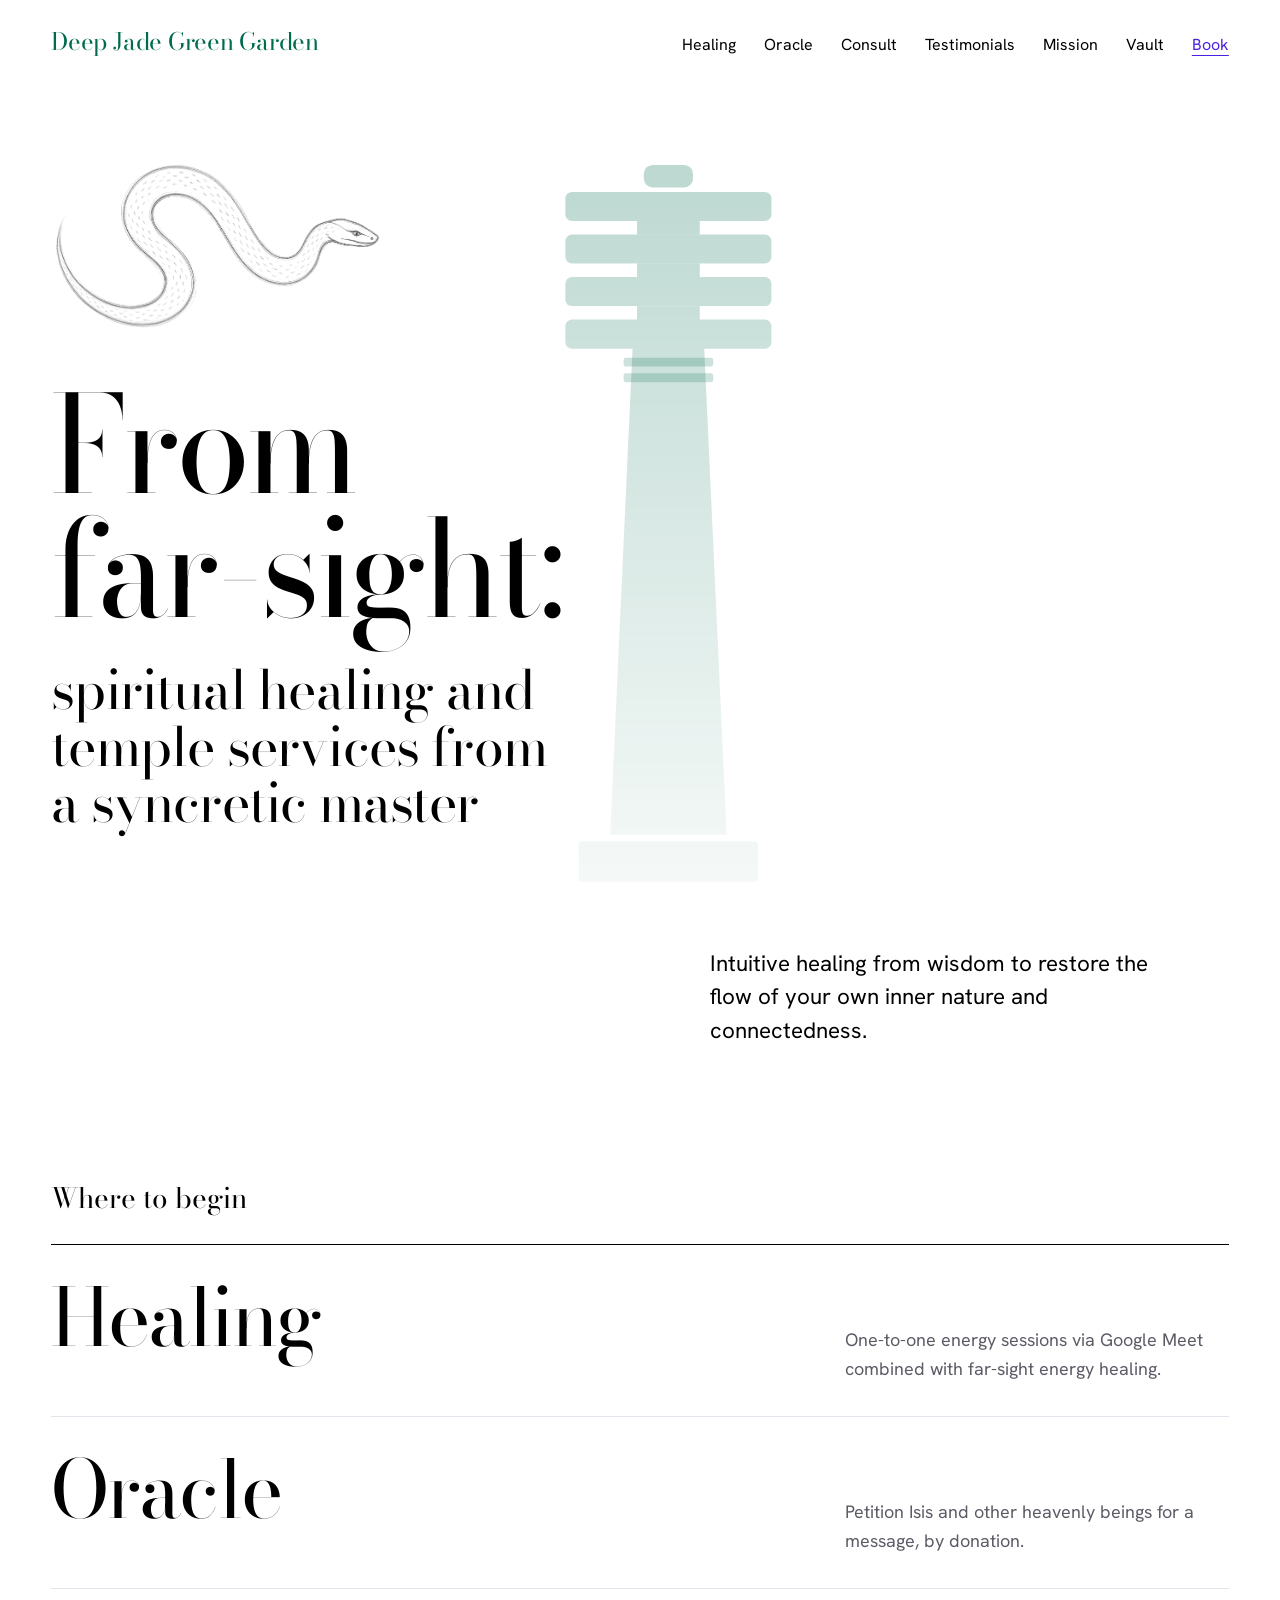
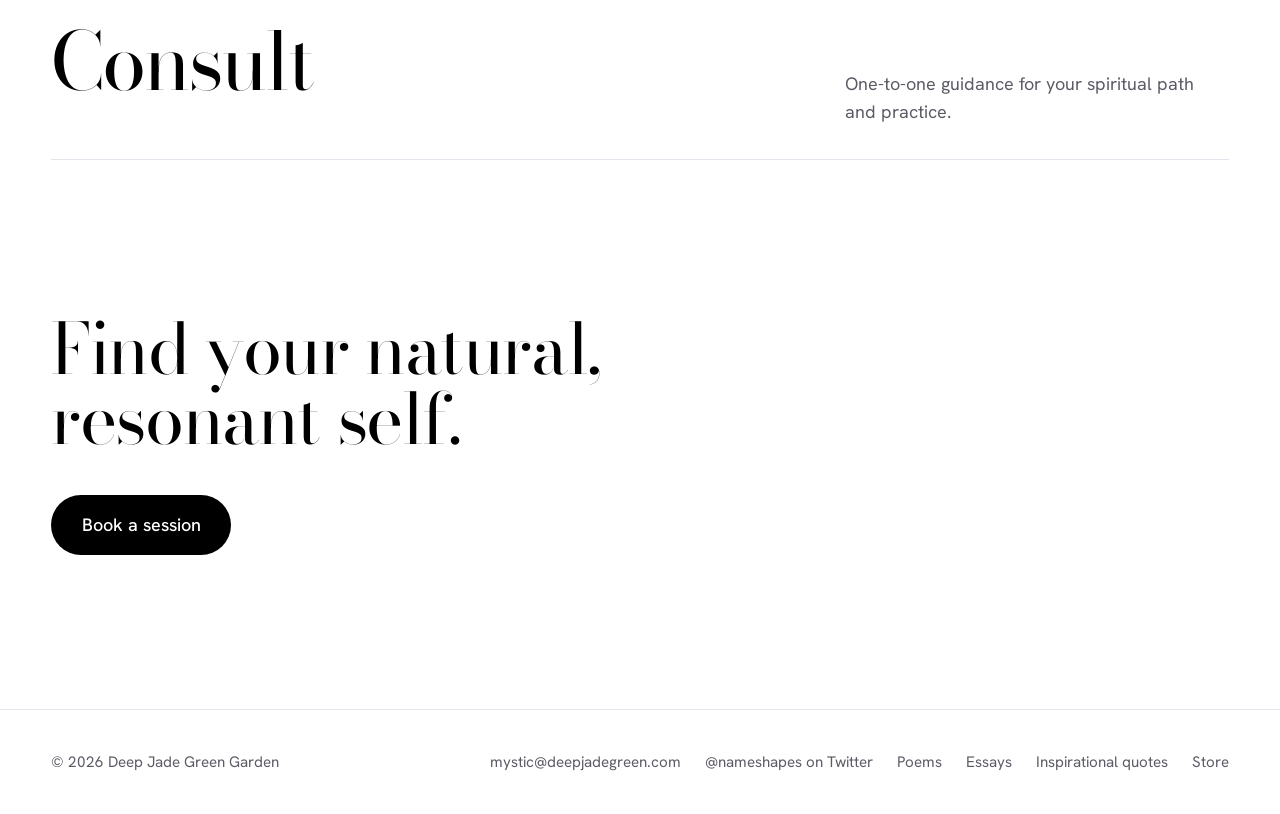
==== index.html @ f45afe0d "genesis" ====
<!DOCTYPE html>
<html lang="en">
<head>
  <meta charset="utf-8">
  <meta name="viewport" content="width=device-width, initial-scale=1">
  <title>Deep Jade Green Garden — Spiritual healing and temple services</title>
  <meta name="description" content="Energy healing, poetry, magic, and temple work. Sessions in person and online.">
  <link rel="icon" href="favicon.ico" sizes="any">
  <link rel="icon" href="favicon-32.png" type="image/png" sizes="32x32">
  <link rel="icon" href="icon-192.png" type="image/png" sizes="192x192">
  <link rel="apple-touch-icon" href="apple-touch-icon.png">
  <link rel="preconnect" href="https://fonts.googleapis.com">
  <link rel="preconnect" href="https://fonts.gstatic.com" crossorigin>
  <link href="https://fonts.googleapis.com/css2?family=Bodoni+Moda:ital,opsz,wght@0,6..96,400..700;1,6..96,400&family=Hanken+Grotesk:wght@400;500&display=swap" rel="stylesheet">
  <link rel="stylesheet" href="style.css">
</head>
<body>
  <a class="skip" href="#main">Skip to content</a>

  <!-- HEADER: same on every page -->
  <header class="site-header wrap">
    <a class="brand" href="index.html">Deep Jade Green Garden</a>
    <nav class="nav" aria-label="Main">
      <ul>
        <li><a href="healing.html">Healing</a></li>
        <li><a href="oracle.html">Oracle</a></li>
        <li><a href="consult.html">Consult</a></li>
        <li><a href="testimonials.html">Testimonials</a></li>
        <li><a href="mission.html">Mission</a></li>
        <li><a href="vault.html">Vault</a></li>
        <li class="nav-book"><a href="book.html">Book</a></li>
      </ul>
    </nav>
  </header>

  <main id="main">
    <section class="hero wrap">
      <img class="hero-logo" src="logo-snake.png" alt="Deep Jade Green Garden snake logo" width="779" height="405">
      <div class="hero-stage">
        <!-- Djed pillar: faded, behind the headline. Colour is set in style.css (.djed) -->
        <svg class="djed" viewBox="0 0 240 640" aria-hidden="true">
          <defs>
            <linearGradient id="djed-fade" gradientUnits="userSpaceOnUse" x1="0" y1="0" x2="0" y2="640">
              <stop offset="0" stop-color="currentColor" stop-opacity=".26" />
              <stop offset=".5" stop-color="currentColor" stop-opacity=".15" />
              <stop offset="1" stop-color="currentColor" stop-opacity=".04" />
            </linearGradient>
          </defs>
          <g fill="url(#djed-fade)">
            <rect x="98" y="0" width="44" height="20" rx="8" />
            <rect x="28" y="24" width="184" height="26" rx="6" />
            <rect x="92" y="50" width="56" height="12" />
            <rect x="28" y="62" width="184" height="26" rx="6" />
            <rect x="92" y="88" width="56" height="12" />
            <rect x="28" y="100" width="184" height="26" rx="6" />
            <rect x="92" y="126" width="56" height="12" />
            <rect x="28" y="138" width="184" height="26" rx="6" />
            <rect x="80" y="172" width="80" height="8" rx="2" />
            <rect x="80" y="186" width="80" height="8" rx="2" />
            <path d="M88 164 H152 L172 598 H68 Z" />
            <rect x="40" y="604" width="160" height="36" rx="3" />
          </g>
        </svg>
        <h1 class="display">From <span class="nowrap">far&#8209;sight:</span> <span class="display-sub">spiritual healing and temple services from a syncretic master</span></h1>
      </div>
      <p class="lede">Intuitive healing from wisdom to restore the flow of your own inner nature and connectedness.</p>
    </section>

    <section class="wrap" aria-labelledby="paths-title">
      <h2 class="paths-title" id="paths-title">Where to begin</h2>
      <ul class="paths">
        <li>
          <a href="healing.html">
            <span class="path-name">Healing</span>
            <span class="path-note">One-to-one energy sessions via Google Meet combined with far-sight energy healing.</span>
          </a>
        </li>
        <li>
          <a href="oracle.html">
            <span class="path-name">Oracle</span>
            <span class="path-note">Petition Isis and other heavenly beings for a message, by donation.</span>
          </a>
        </li>
        <li>
          <a href="consult.html">
            <span class="path-name">Consult</span>
            <span class="path-note">One-to-one guidance for your spiritual path and practice.</span>
          </a>
        </li>
      </ul>
    </section>

    <section class="invite wrap">
      <h2>Find your natural, resonant self.</h2>
      <a class="button" href="book.html">Book a session</a>
    </section>
  </main>

  <!-- FOOTER: same on every page -->
  <footer class="site-footer wrap">
    <span>&copy; 2026 Deep Jade Green Garden</span>
    <ul>
      <li><a href="mailto:mystic@deepjadegreen.com">mystic@deepjadegreen.com</a></li>
      <li><a href="https://twitter.com/nameshapes">@nameshapes on Twitter</a></li>
      <li><a href="poems.html">Poems</a></li>
      <li><a href="essays.html">Essays</a></li>
      <li><a href="quotes.html">Inspirational quotes</a></li>
      <li><a href="store.html">Store</a></li>
    </ul>
  </footer>
</body>
</html>
---- style.css ----
/* ==========================================================
   Energy healing site — shared stylesheet
   Change the colors and fonts in :root to restyle everything.
   ========================================================== */

:root {
  --paper: #ffffff;   /* background */
  --ink: #000000;     /* text */
  --violet: #4b1fe0;  /* the one accent: djed pillar, links, hover */
  --muted: #5e5a66;   /* secondary text */
  --line: #e6e3ec;    /* quiet dividers */

  --serif: "Bodoni Moda", "Bodoni 72", Didot, Georgia, serif;
  --sans: "Hanken Grotesk", "Helvetica Neue", Arial, sans-serif;

  --gutter: clamp(1.25rem, 4vw, 3.5rem);
  --max: 1280px;
}

* { box-sizing: border-box; }

html { -webkit-text-size-adjust: 100%; }

body {
  margin: 0;
  background: var(--paper);
  color: var(--ink);
  font-family: var(--sans);
  font-size: 1.125rem;
  line-height: 1.6;
  -webkit-font-smoothing: antialiased;
}

a { color: inherit; }
a:hover { color: var(--violet); }

:focus-visible {
  outline: 2px solid var(--violet);
  outline-offset: 4px;
}

.wrap {
  max-width: var(--max);
  margin: 0 auto;
  padding-left: var(--gutter);
  padding-right: var(--gutter);
}

.skip {
  position: absolute;
  left: -9999px;
}
.skip:focus {
  left: 1rem;
  top: 1rem;
  z-index: 10;
  background: var(--paper);
  padding: .5rem 1rem;
}

/* ---------- Header + tabs ---------- */

.site-header {
  display: flex;
  flex-wrap: wrap;
  align-items: baseline;
  justify-content: space-between;
  gap: 1rem 2.5rem;
  padding-top: 1.75rem;
  padding-bottom: 1.75rem;
}

.brand {
  font-family: var(--serif);
  font-size: 1.5rem;
  line-height: 1.2;
  letter-spacing: -.01em;
  text-decoration: none;
  color: #006b4f;   /* deep jade green */
}

.nav ul {
  list-style: none;
  margin: 0;
  padding: 0;
  display: flex;
  flex-wrap: wrap;
  align-items: baseline;
  gap: .5rem 1.75rem;
}

.nav a {
  font-size: 1rem;
  text-decoration: none;
}

/* The current tab gets a small upright mark, echoing the djed pillar on the home page */
.nav a[aria-current="page"]::before {
  content: "";
  display: inline-block;
  width: 2px;
  height: .8em;
  margin-right: .5em;
  background: var(--violet);
  vertical-align: -.05em;
}

.nav .nav-book a {
  color: var(--violet);
  text-decoration: underline;
  text-underline-offset: .3em;
  text-decoration-thickness: 1px;
}

/* ---------- Shared type ---------- */

.display {
  font-family: var(--serif);
  font-weight: 400;
  font-size: clamp(3.25rem, 10.5vw, 9.75rem);
  line-height: .92;
  letter-spacing: -.03em;
  margin: 0;
}

.lede {
  font-size: clamp(1.2rem, 1.8vw, 1.4rem);
  line-height: 1.5;
  max-width: 34ch;
}

.button {
  display: inline-block;
  padding: 1rem 1.9rem;
  border-radius: 999px;
  background: var(--ink);
  color: var(--paper);
  font-weight: 500;
  text-decoration: none;
}
.button:hover {
  background: var(--violet);
  color: var(--paper);
}

/* ---------- Home: hero with djed pillar ---------- */

.hero {
  position: relative;
  overflow-x: clip;
  padding-top: clamp(2rem, 6vw, 4.5rem);
  padding-bottom: clamp(4rem, 10vw, 8rem);
}

.hero-logo {
  position: relative;
  z-index: 1;
  display: block;
  width: clamp(200px, 26vw, 340px);
  height: auto;
  margin: 0 0 clamp(2rem, 4vw, 3.5rem);
}

.hero-stage {
  position: relative;
}

/* Keep far-sight on one line */
.nowrap { white-space: nowrap; }

/* Second part of the home headline, after the colon */
.display-sub {
  display: block;
  max-width: 18ch;
  text-wrap: balance;
  margin-top: clamp(1rem, 2.5vw, 2rem);
  font-size: clamp(1.9rem, 4.2vw, 3.6rem);
  line-height: 1.05;
  letter-spacing: -.015em;
}

.hero .display {
  position: relative;
  z-index: 1;
  max-width: 9ch;
}

.djed {
  position: absolute;
  z-index: 0;
  top: clamp(-16rem, -17vw, -6rem);
  left: 41%;
  width: clamp(170px, 21vw, 300px);
  height: auto;
  color: #006b4f;   /* deep jade green, same as the site name — change this to recolour the pillar */
  pointer-events: none;
  opacity: 0;
  animation: rise 2.4s ease-out .2s forwards;
}

@keyframes rise {
  from { opacity: 0; transform: translateY(1.5rem); }
  to   { opacity: 1; transform: none; }
}

.hero .lede {
  position: relative;
  z-index: 1;
  margin: clamp(3rem, 9vw, 8rem) 0 0 auto;
  margin-right: clamp(0rem, 6vw, 6rem);
}

/* ---------- Home: the four tabs as large links ---------- */

.paths-title {
  font-family: var(--serif);
  font-weight: 400;
  font-size: 1.75rem;
  margin: 0 0 1.5rem;
}

.paths {
  list-style: none;
  margin: 0;
  padding: 0;
  border-top: 1px solid var(--ink);
}

.paths a {
  display: grid;
  grid-template-columns: minmax(0, 1fr) minmax(0, 24rem);
  gap: 1rem 2rem;
  align-items: baseline;
  padding: clamp(1.25rem, 3vw, 2rem) 0;
  border-bottom: 1px solid var(--line);
  text-decoration: none;
}

.paths .path-name {
  font-family: var(--serif);
  font-size: clamp(2.5rem, 6.5vw, 5rem);
  line-height: 1;
  letter-spacing: -.025em;
}

.paths .path-note {
  color: var(--muted);
}

.paths a:hover .path-name { color: var(--violet); }
.paths a:hover .path-note { color: var(--ink); }

/* ---------- Invitation band ---------- */

.invite {
  padding-top: clamp(5rem, 12vw, 10rem);
  padding-bottom: clamp(5rem, 12vw, 10rem);
}

.invite h2 {
  font-family: var(--serif);
  font-weight: 400;
  font-size: clamp(2.25rem, 5.5vw, 4.5rem);
  line-height: 1;
  letter-spacing: -.02em;
  max-width: 14ch;
  margin: 0 0 2.5rem;
}

/* ---------- Inner pages ---------- */

.page-head {
  display: grid;
  grid-template-columns: repeat(12, minmax(0, 1fr));
  column-gap: 2rem;
  padding-top: clamp(3rem, 8vw, 6rem);
  padding-bottom: clamp(3rem, 7vw, 5.5rem);
}

.page-head .display { grid-column: 1 / -1; }

.page-head .lede {
  grid-column: 6 / -1;
  margin: clamp(2rem, 4vw, 3rem) 0 0;
}

.block {
  display: grid;
  grid-template-columns: repeat(12, minmax(0, 1fr));
  column-gap: 2rem;
  padding-top: clamp(3rem, 7vw, 5.5rem);
  padding-bottom: clamp(3rem, 7vw, 5.5rem);
  border-top: 1px solid var(--line);
}

.block > h2 {
  grid-column: 1 / 6;
  font-family: var(--serif);
  font-weight: 400;
  font-size: clamp(1.9rem, 3.4vw, 2.75rem);
  line-height: 1.05;
  letter-spacing: -.015em;
  margin: 0 0 1.5rem;
  max-width: 12ch;
}

.block > .body {
  grid-column: 6 / -1;
  max-width: 38rem;
}

.body > :first-child { margin-top: 0; }
.body > :last-child { margin-bottom: 0; }

.body h3 {
  font-size: 1.125rem;
  font-weight: 500;
  margin: 2rem 0 .25rem;
}
.body h3 + p { margin-top: 0; }

/* Offerings list: name and description left, length and price right */
.offerings {
  list-style: none;
  margin: 0;
  padding: 0;
  border-top: 1px solid var(--ink);
}

.offerings li {
  display: grid;
  grid-template-columns: minmax(0, 1fr) auto;
  gap: .25rem 1.5rem;
  padding: 1.25rem 0;
  border-bottom: 1px solid var(--line);
}

.offerings .name { font-weight: 500; }
.offerings .meta { color: var(--muted); text-align: right; white-space: nowrap; }
.offerings .desc { grid-column: 1 / -1; color: var(--muted); margin: 0; max-width: 34rem; }

.after-list { margin-top: 2.5rem; }

/* Heavenly beings list inside the Oracle Message offering */
.offerings .beings {
  grid-column: 1 / -1;
  list-style: none;
  margin: .75rem 0 0;
  padding: 0;
}

.offerings .beings li {
  display: block;
  padding: .35rem 0;
  border: 0;
  font-family: var(--serif);
  font-size: clamp(1.4rem, 2.2vw, 1.75rem);
  line-height: 1.2;
}

/* What I work with (Healing page) */
.burdens {
  list-style: none;
  margin: 0;
  padding: 0;
  border-top: 1px solid var(--ink);
}

.burdens li {
  padding: 1.25rem 0 1.4rem;
  border-bottom: 1px solid var(--line);
}

.burdens .name {
  display: block;
  font-family: var(--serif);
  font-size: clamp(1.75rem, 3vw, 2.4rem);
  line-height: 1.1;
  letter-spacing: -.015em;
}

.burdens .desc {
  margin: .4rem 0 0;
  color: var(--muted);
  max-width: 34rem;
}

.beings { margin-top: 2rem; }
.beings li { padding: .9rem 0 1rem; }

.care-note {
  margin-top: 2rem;
  color: var(--muted);
  font-size: .95rem;
}

/* ---------- Poetry ---------- */

.poem {
  display: grid;
  grid-template-columns: repeat(12, minmax(0, 1fr));
  column-gap: 2rem;
  padding-top: clamp(3rem, 7vw, 5.5rem);
  padding-bottom: clamp(3rem, 7vw, 5.5rem);
  border-top: 1px solid var(--line);
}

.poem h2 {
  grid-column: 1 / 6;
  font-family: var(--serif);
  font-style: italic;
  font-weight: 400;
  font-size: clamp(1.6rem, 2.6vw, 2.1rem);
  line-height: 1.1;
  margin: 0 0 1.5rem;
}

.poem .verse {
  grid-column: 6 / -1;
  font-family: var(--serif);
  font-size: clamp(1.2rem, 1.7vw, 1.4rem);
  line-height: 1.75;
  margin: 0;
}

/* ---------- Epigraph (Temple Work) ---------- */

.epigraph {
  display: grid;
  grid-template-columns: repeat(12, minmax(0, 1fr));
  column-gap: 2rem;
  margin: 0;
  padding-top: clamp(3rem, 7vw, 5.5rem);
  padding-bottom: clamp(3.5rem, 8vw, 6.5rem);
  border-top: 1px solid var(--line);
}

.epigraph blockquote {
  grid-column: 3 / -1;
  margin: 0;
}

.epigraph blockquote p:first-child {
  color: var(--muted);
  margin: 0 0 1.25rem;
}

.epigraph .oracle {
  font-family: var(--serif);
  font-style: italic;
  font-size: clamp(1.5rem, 2.9vw, 2.4rem);
  line-height: 1.35;
  letter-spacing: -.01em;
  margin: 0;
}

/* One auspicious colour per line. Gold and yellow are deepened
   so they stay readable on white. */
.oracle span { display: block; }
.oracle .jade   { color: #00875a; }
.oracle .gold   { color: #a06a14; }
.oracle .red    { color: #c1272d; }
.oracle .blue   { color: #1f4fb8; }
.oracle .yellow { color: #b58f00; }
.oracle .black  { color: #000000; }

.epigraph figcaption {
  grid-column: 3 / -1;
  margin-top: 1.75rem;
  color: var(--muted);
  font-size: .95rem;
}

.epigraph cite { font-style: italic; }

.epigraph blockquote p.tao {
  color: var(--ink);
  font-family: var(--serif);
  font-style: italic;
  font-size: clamp(1.25rem, 1.9vw, 1.6rem);
  line-height: 1.55;
  margin: 0;
}

.tao-epigraph { margin-bottom: clamp(3rem, 7vw, 5rem); border-bottom: 1px solid var(--line); }

/* ---------- Mission statement ---------- */

.statement {
  display: grid;
  grid-template-columns: repeat(12, minmax(0, 1fr));
  column-gap: 2rem;
  padding-bottom: clamp(3.5rem, 8vw, 6.5rem);
}

.statement p {
  grid-column: 3 / -1;
  font-family: var(--serif);
  font-size: clamp(1.75rem, 3.6vw, 3rem);
  line-height: 1.2;
  letter-spacing: -.015em;
  max-width: 26ch;
  margin: 0;
}

/* ---------- Vault ---------- */

.vault-list { border-top: 1px solid var(--ink); }

.ritual { border-bottom: 1px solid var(--line); }

.ritual summary {
  display: grid;
  grid-template-columns: minmax(0, 1fr) auto;
  gap: .25rem 1.5rem;
  padding: 1.25rem 0 1.4rem;
  cursor: pointer;
  list-style: none;
}
.ritual summary::-webkit-details-marker { display: none; }

/* Plus sign that turns into a minus when the ritual is open */
.ritual summary::after {
  content: "+";
  grid-column: 2;
  grid-row: 1;
  font-size: 1.75rem;
  line-height: 1;
  color: var(--muted);
}
.ritual[open] summary::after { content: "\2212"; }

.ritual-name {
  grid-column: 1;
  font-family: var(--serif);
  font-size: clamp(1.6rem, 2.8vw, 2.2rem);
  line-height: 1.1;
  letter-spacing: -.015em;
}
.ritual summary:hover .ritual-name { color: var(--violet); }

.ritual-for {
  grid-column: 1;
  color: var(--muted);
}

.ritual-body { padding: 0 0 2rem; }
.ritual-body h3:first-child { margin-top: .5rem; }
.ritual-body ol { padding-left: 1.25rem; margin: 0; }
.ritual-body li + li { margin-top: .5rem; }
.ritual-note { color: var(--muted); }

.mantra {
  padding: 1.5rem 0 1.6rem;
  border-bottom: 1px solid var(--line);
}

.mantra-words {
  font-family: var(--serif);
  font-style: italic;
  font-size: clamp(1.6rem, 2.8vw, 2.2rem);
  line-height: 1.25;
  margin: 0;
}

.mantra-use {
  color: var(--muted);
  margin: .5rem 0 0;
}

.song {
  padding: 1.5rem 0 1.75rem;
  border-bottom: 1px solid var(--line);
}

.body .vault-title {
  font-family: var(--serif);
  font-weight: 400;
  font-size: clamp(1.6rem, 2.8vw, 2.2rem);
  line-height: 1.1;
  letter-spacing: -.015em;
  margin: 0;
}

.vault-for {
  color: var(--muted);
  margin: .4rem 0 0;
}

.verse-text {
  font-family: var(--serif);
  font-size: clamp(1.15rem, 1.6vw, 1.3rem);
  line-height: 1.75;
  margin: 1.25rem 0 0;
}

.chant {
  font-style: italic;
  margin-top: 1.5rem;
}

.practice-note {
  color: var(--muted);
  font-style: italic;
  margin-bottom: 0;
}

/* ---------- Testimonials ---------- */

.testimonial {
  display: grid;
  grid-template-columns: repeat(12, minmax(0, 1fr));
  column-gap: 2rem;
  margin: 0;
  padding-top: clamp(3rem, 7vw, 5.5rem);
  padding-bottom: clamp(3rem, 7vw, 5.5rem);
  border-top: 1px solid var(--line);
}

.testimonial blockquote {
  grid-column: 3 / -1;
  margin: 0;
}

.testimonial blockquote p {
  font-family: var(--serif);
  font-size: clamp(1.5rem, 2.8vw, 2.25rem);
  line-height: 1.35;
  letter-spacing: -.01em;
  max-width: 30ch;
  margin: 0;
}

.testimonial figcaption {
  grid-column: 3 / -1;
  margin-top: 1.5rem;
  font-weight: 500;
}

.testimonial figcaption span {
  font-weight: 400;
  color: var(--muted);
}

/* ---------- Essays ---------- */

.essay {
  display: grid;
  grid-template-columns: repeat(12, minmax(0, 1fr));
  column-gap: 2rem;
  padding-top: clamp(3rem, 7vw, 5.5rem);
  padding-bottom: clamp(3rem, 7vw, 5.5rem);
  border-top: 1px solid var(--line);
}

.essay header { grid-column: 1 / 6; }

.essay h2 {
  font-family: var(--serif);
  font-weight: 400;
  font-size: clamp(1.75rem, 3vw, 2.5rem);
  line-height: 1.1;
  letter-spacing: -.015em;
  max-width: 14ch;
  margin: 0;
}

.essay-date {
  color: var(--muted);
  margin: .75rem 0 1.5rem;
}

.essay-body {
  grid-column: 6 / -1;
  max-width: 38rem;
}

.essay-body p:first-child { margin-top: 0; }

/* ---------- Heavenly beings (Oracle page) ---------- */

.beings a.name { text-decoration: none; }
.beings a.name:hover { color: var(--violet); }

.deities {
  padding-top: clamp(3rem, 7vw, 5.5rem);
  border-top: 1px solid var(--line);
}

.deities-title {
  font-family: var(--serif);
  font-weight: 400;
  font-size: clamp(1.9rem, 3.4vw, 2.75rem);
  line-height: 1.05;
  letter-spacing: -.015em;
  margin: 0;
}

.deity {
  display: grid;
  grid-template-columns: repeat(12, minmax(0, 1fr));
  column-gap: 2rem;
  align-items: start;
  padding: clamp(2.5rem, 6vw, 4.5rem) 0;
  border-bottom: 1px solid var(--line);
  scroll-margin-top: 2rem;
}
.deity:last-child { border-bottom: 0; }

.deity-image {
  grid-column: 1 / 5;
  aspect-ratio: 4 / 5;
  display: grid;
  place-items: center;
  padding: 1rem;
  background: #eef5f2;   /* pale jade */
  color: var(--muted);
  font-size: .95rem;
  text-align: center;
}

.deity img {
  grid-column: 1 / 5;
  width: 100%;
  aspect-ratio: 4 / 5;
  object-fit: cover;
  display: block;
}

.deity-text { grid-column: 6 / -1; max-width: 38rem; }

.deity-text h3 {
  font-family: var(--serif);
  font-weight: 400;
  font-size: clamp(2.25rem, 5vw, 4rem);
  line-height: 1;
  letter-spacing: -.025em;
  margin: 0 0 1.25rem;
}

.deity-text p { margin: 0; }

/* ---------- Request form (Oracle page) ---------- */

.oracle-note,
.vault-note {
  margin: 0 0 2.5rem;
  padding-left: 1.25rem;
  border-left: 2px solid #006b4f;   /* deep jade green */
}


.request-form { display: grid; gap: 1.5rem; }

.field { display: grid; gap: .4rem; }

.field label { font-weight: 500; }

.request-form input,
.request-form select,
.request-form textarea {
  width: 100%;
  font: inherit;
  color: var(--ink);
  background: var(--paper);
  border: 1px solid var(--muted);
  border-radius: 0;
  padding: .75rem .9rem;
}

.request-form textarea { resize: vertical; min-height: 10rem; }

.request-form input:focus-visible,
.request-form select:focus-visible,
.request-form textarea:focus-visible {
  outline: 2px solid var(--violet);
  outline-offset: 1px;
  border-color: var(--ink);
}

.request-form .button {
  justify-self: start;
  border: 0;
  cursor: pointer;
  font: inherit;
  font-weight: 500;
}

/* Hidden trap field that catches spam bots */
.honey { position: absolute; left: -9999px; }

.spacer { height: clamp(4rem, 10vw, 8rem); }

/* ---------- Booking ---------- */

.booking {
  padding-bottom: clamp(4rem, 10vw, 8rem);
}

.booking-note {
  margin: 2.5rem 0 0;
  color: var(--muted);
  font-size: .95rem;
}

.booking iframe {
  display: block;
  width: 100%;
  min-height: 800px;
  border: 0;
}


/* ---------- Footer ---------- */

.site-footer {
  display: flex;
  flex-wrap: wrap;
  justify-content: space-between;
  align-items: baseline;
  gap: 1rem 2rem;
  padding-top: 2.5rem;
  padding-bottom: 2.5rem;
  border-top: 1px solid var(--line);
  color: var(--muted);
  font-size: .95rem;
}

.site-footer ul {
  list-style: none;
  margin: 0;
  padding: 0;
  display: flex;
  flex-wrap: wrap;
  gap: .5rem 1.5rem;
}

.site-footer a { text-decoration: none; }

/* ---------- Small screens ---------- */

@media (max-width: 760px) {
  .site-header { flex-direction: column; gap: .75rem; }
  .nav ul { gap: .4rem 1.25rem; }

  .djed {
    top: -5.5rem;
    left: auto;
    right: 0;
    width: 32vw;
  }

  .hero .lede { margin: 5.5rem 0 0; }

  .paths a { grid-template-columns: 1fr; gap: .4rem; }

  .page-head .lede,
  .block > h2,
  .block > .body,
  .poem h2,
  .poem .verse,
  .epigraph blockquote,
  .epigraph figcaption,
  .testimonial blockquote,
  .testimonial figcaption,
  .statement p,
  .essay header,
  .essay-body,
  .deity-text { grid-column: 1 / -1; }
  .deity-image,
  .deity img { grid-column: 1 / -1; max-width: 22rem; margin-bottom: 1.75rem; }
}

/* ---------- Respect reduced motion ---------- */

@media (prefers-reduced-motion: reduce) {
  .djed {
    animation: none;
    opacity: 1;
  }
}
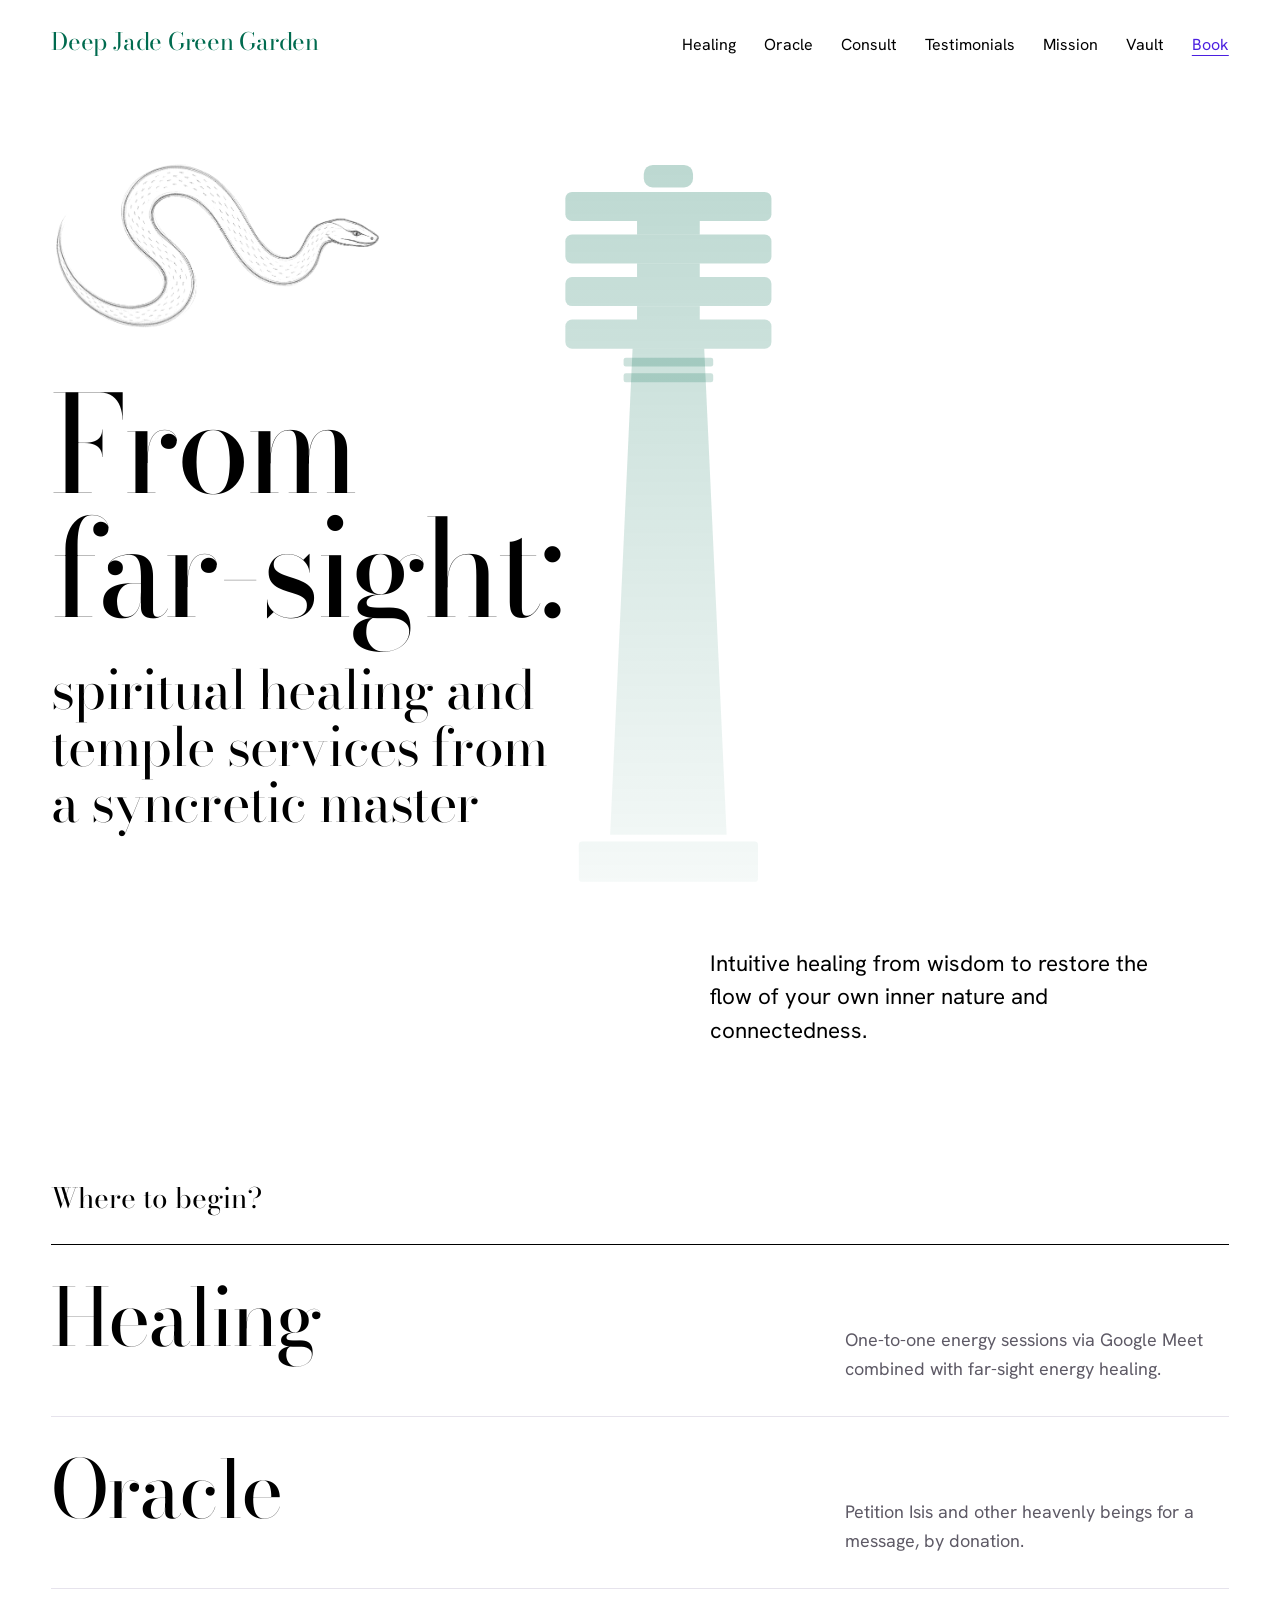
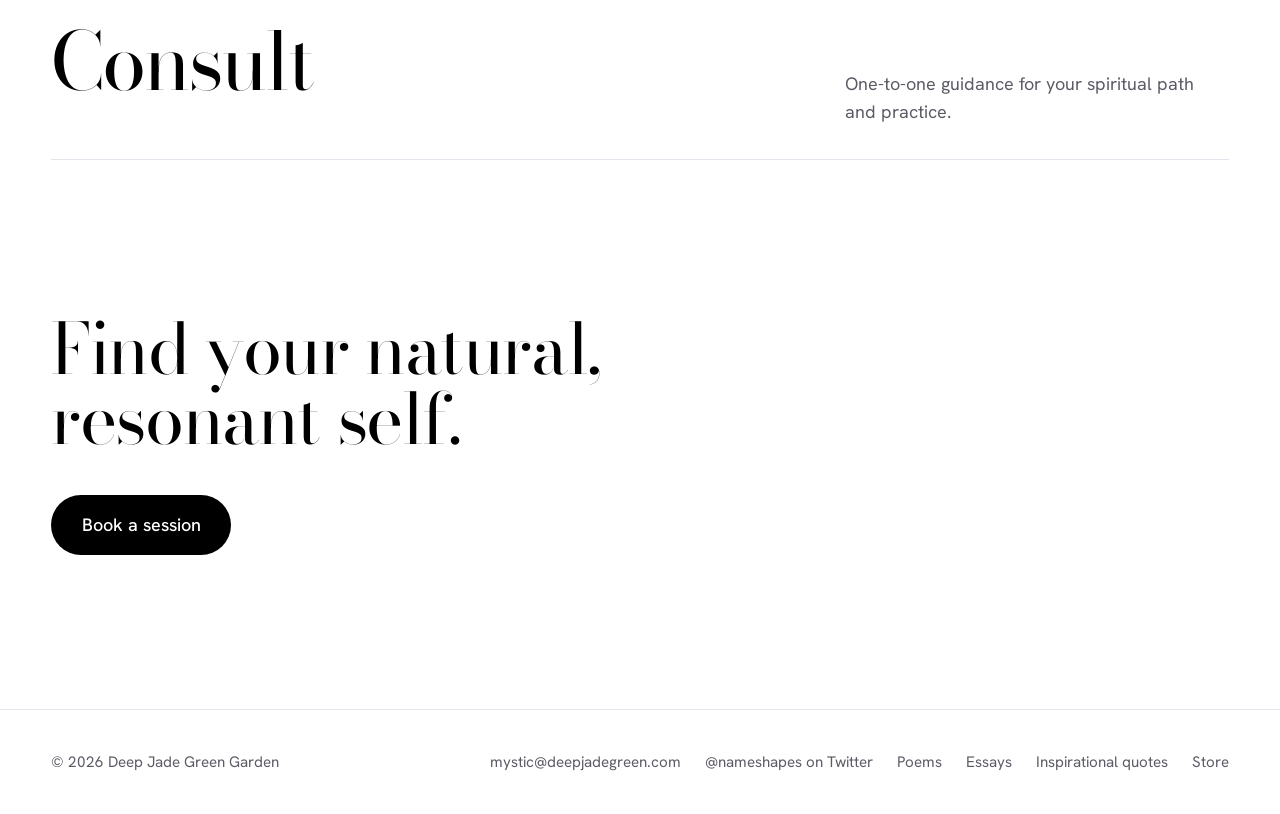
==== commit 094c156c: "Update index.html" ====
--- a/index.html
+++ b/index.html
@@ -67,7 +67,7 @@
     </section>
 
     <section class="wrap" aria-labelledby="paths-title">
-      <h2 class="paths-title" id="paths-title">Where to begin</h2>
+      <h2 class="paths-title" id="paths-title">Where to begin?</h2>
       <ul class="paths">
         <li>
           <a href="healing.html">
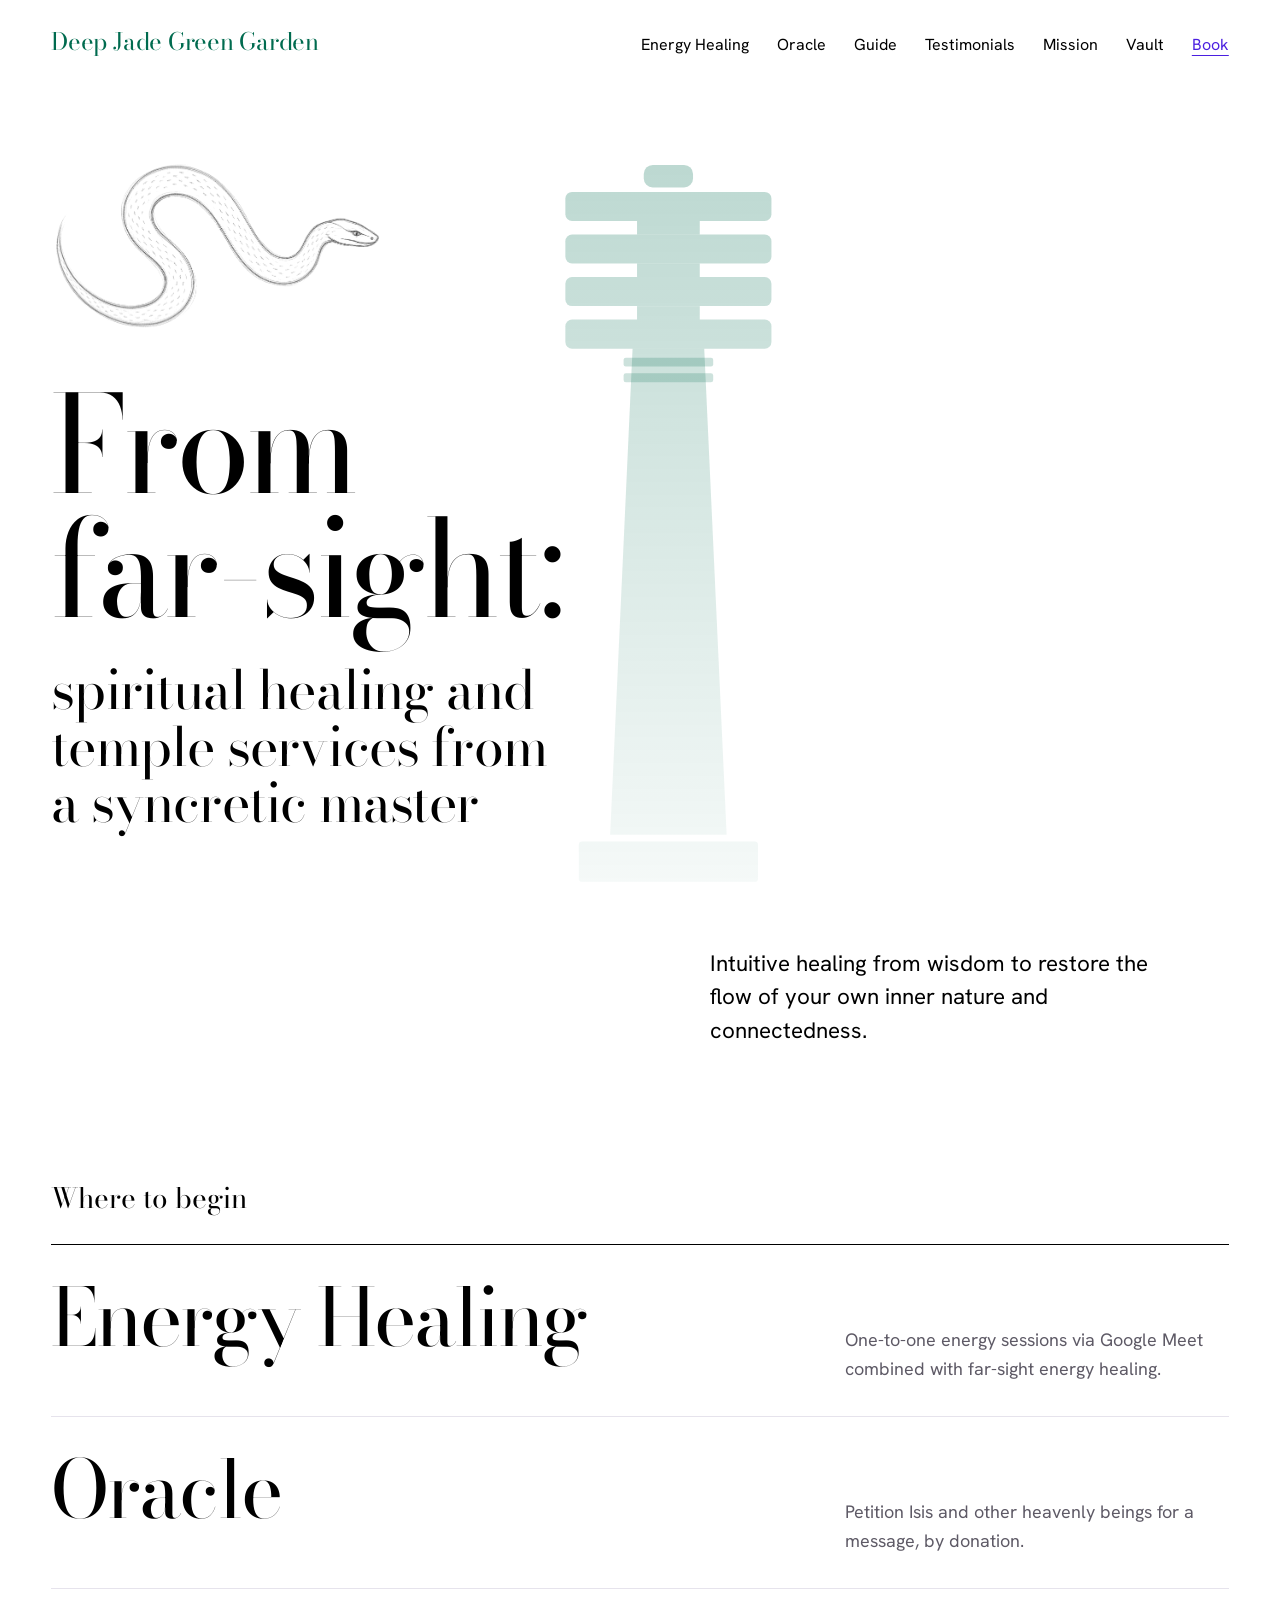
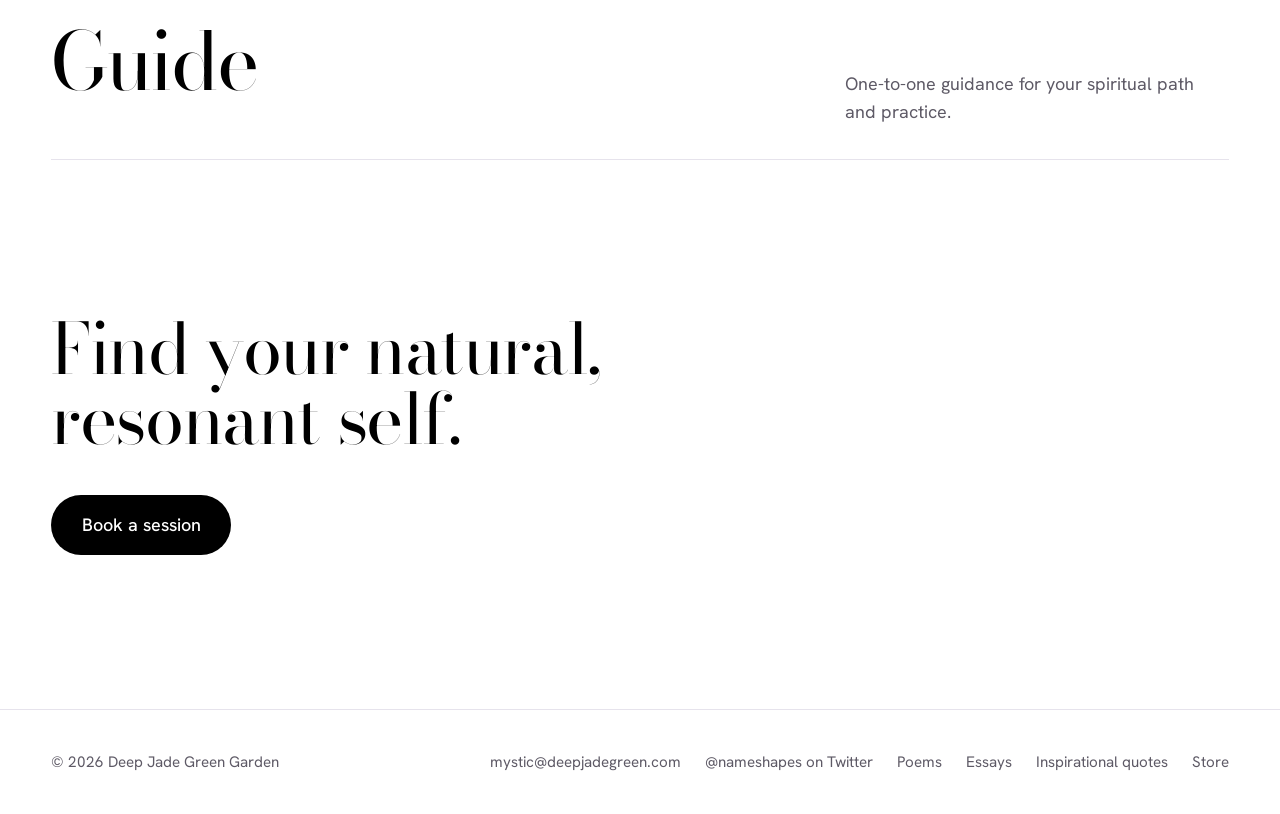
==== commit 581f8dcd: "updates" ====
--- a/index.html
+++ b/index.html
@@ -22,9 +22,9 @@
     <a class="brand" href="index.html">Deep Jade Green Garden</a>
     <nav class="nav" aria-label="Main">
       <ul>
-        <li><a href="healing.html">Healing</a></li>
+        <li><a href="healing.html">Energy Healing</a></li>
         <li><a href="oracle.html">Oracle</a></li>
-        <li><a href="consult.html">Consult</a></li>
+        <li><a href="consult.html">Guide</a></li>
         <li><a href="testimonials.html">Testimonials</a></li>
         <li><a href="mission.html">Mission</a></li>
         <li><a href="vault.html">Vault</a></li>
@@ -67,11 +67,11 @@
     </section>
 
     <section class="wrap" aria-labelledby="paths-title">
-      <h2 class="paths-title" id="paths-title">Where to begin?</h2>
+      <h2 class="paths-title" id="paths-title">Where to begin</h2>
       <ul class="paths">
         <li>
           <a href="healing.html">
-            <span class="path-name">Healing</span>
+            <span class="path-name">Energy Healing</span>
             <span class="path-note">One-to-one energy sessions via Google Meet combined with far-sight energy healing.</span>
           </a>
         </li>
@@ -83,7 +83,7 @@
         </li>
         <li>
           <a href="consult.html">
-            <span class="path-name">Consult</span>
+            <span class="path-name">Guide</span>
             <span class="path-note">One-to-one guidance for your spiritual path and practice.</span>
           </a>
         </li>
--- a/style.css
+++ b/style.css
@@ -791,6 +791,16 @@
 
 .spacer { height: clamp(4rem, 10vw, 8rem); }
 
+/* Screenshot testimonials */
+.testimonial-shot img {
+  grid-column: 3 / -1;
+  display: block;
+  width: 100%;
+  max-width: 36rem;
+  height: auto;
+  border-radius: 14px;
+}
+
 /* ---------- Booking ---------- */
 
 .booking {
@@ -863,6 +873,7 @@
   .epigraph figcaption,
   .testimonial blockquote,
   .testimonial figcaption,
+  .testimonial-shot img,
   .statement p,
   .essay header,
   .essay-body,
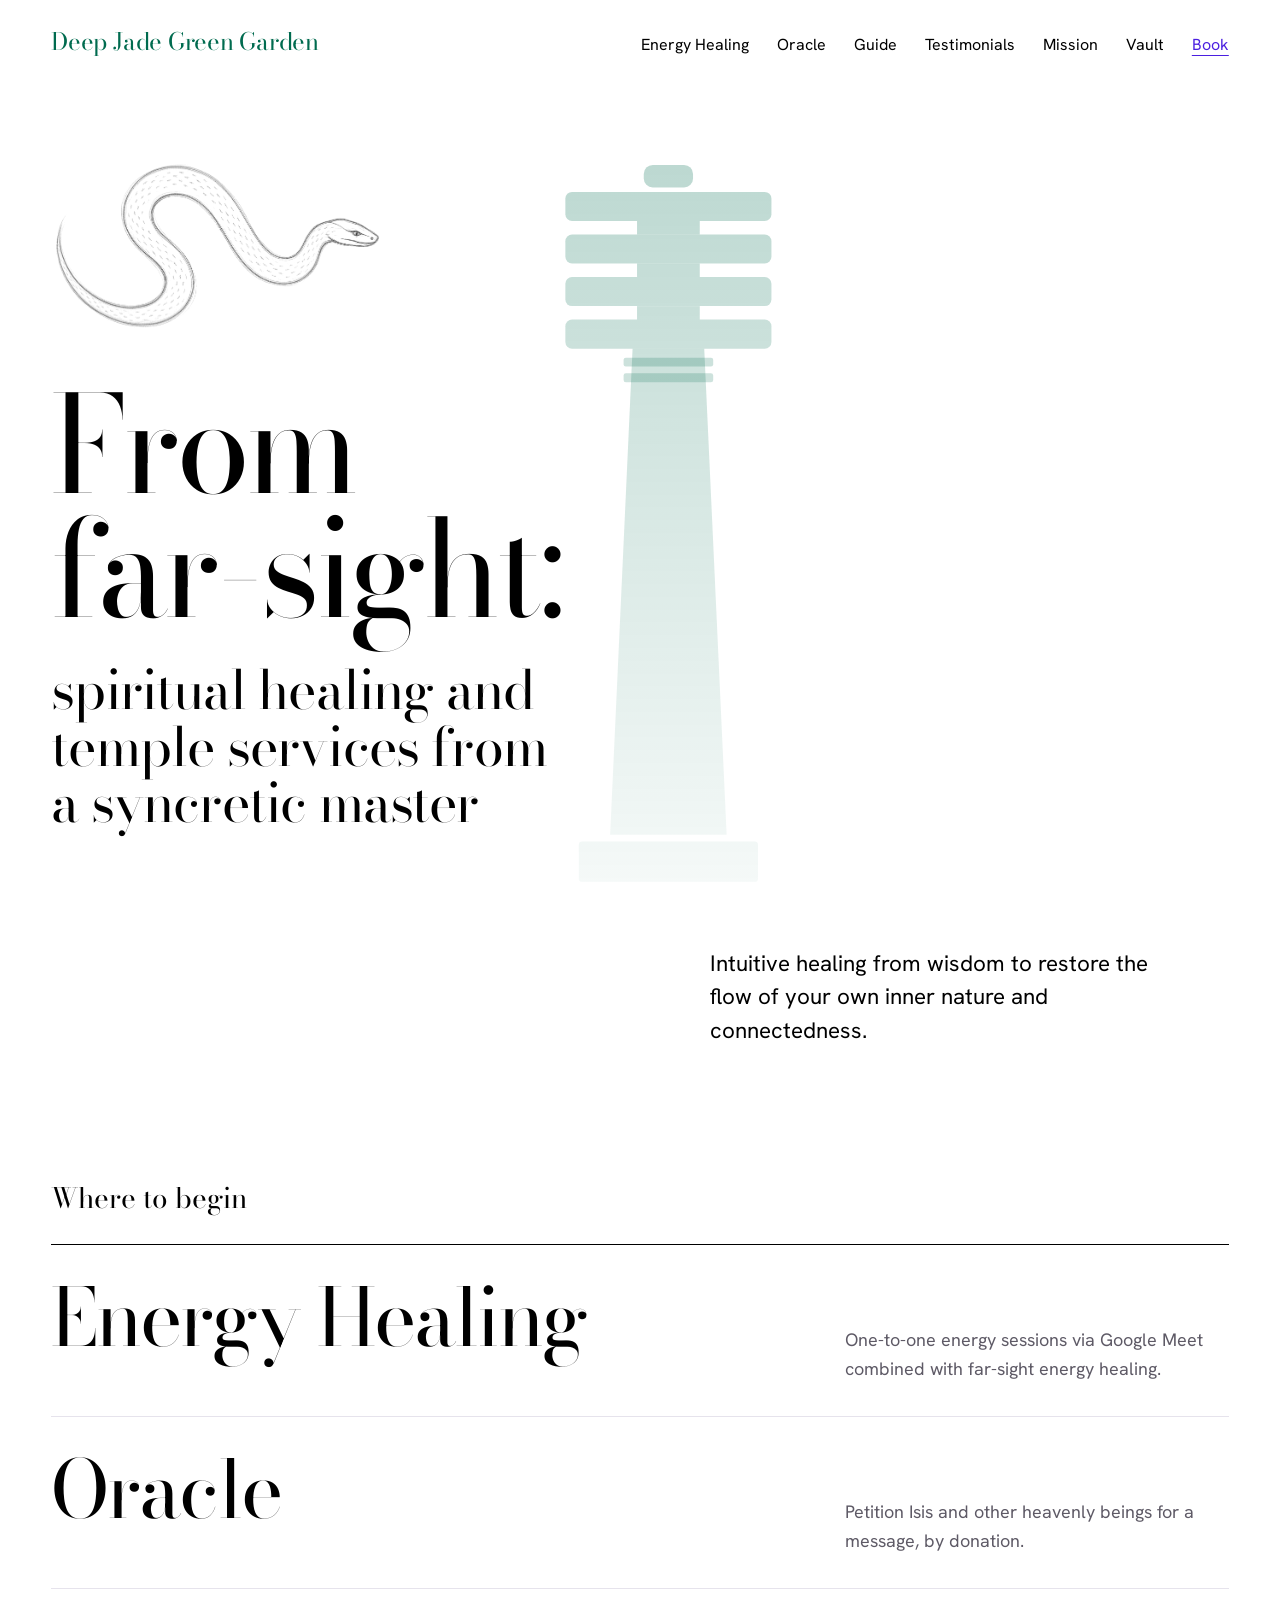
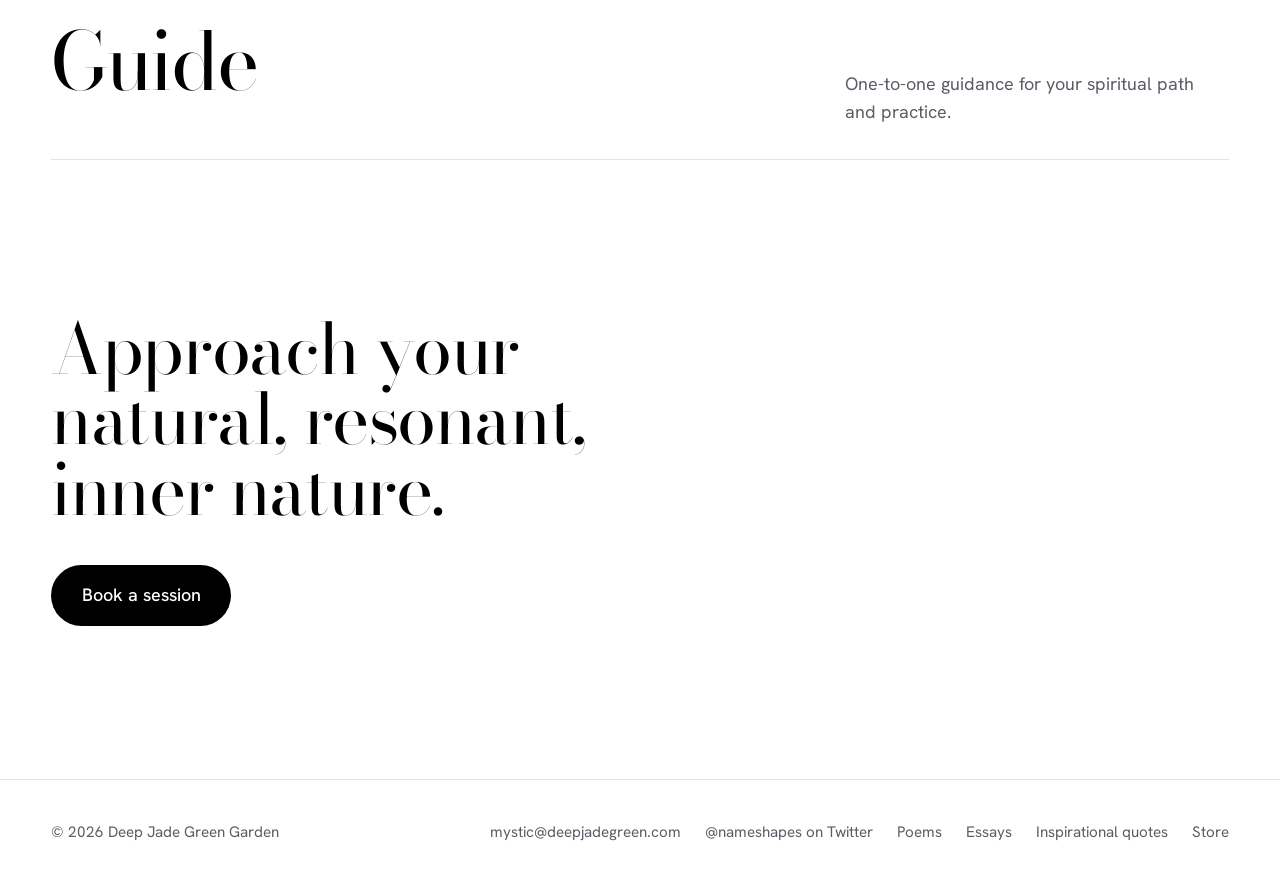
==== commit fb35d866: "Add files via upload" ====
--- a/index.html
+++ b/index.html
@@ -91,7 +91,7 @@
     </section>
 
     <section class="invite wrap">
-      <h2>Find your natural, resonant self.</h2>
+      <h2>Approach your natural, resonant, inner nature.</h2>
       <a class="button" href="book.html">Book a session</a>
     </section>
   </main>
--- a/style.css
+++ b/style.css
@@ -739,6 +739,7 @@
 }
 
 .deity-text p { margin: 0; }
+.deity-text p + p { margin-top: 1rem; }
 
 /* ---------- Request form (Oracle page) ---------- */
 
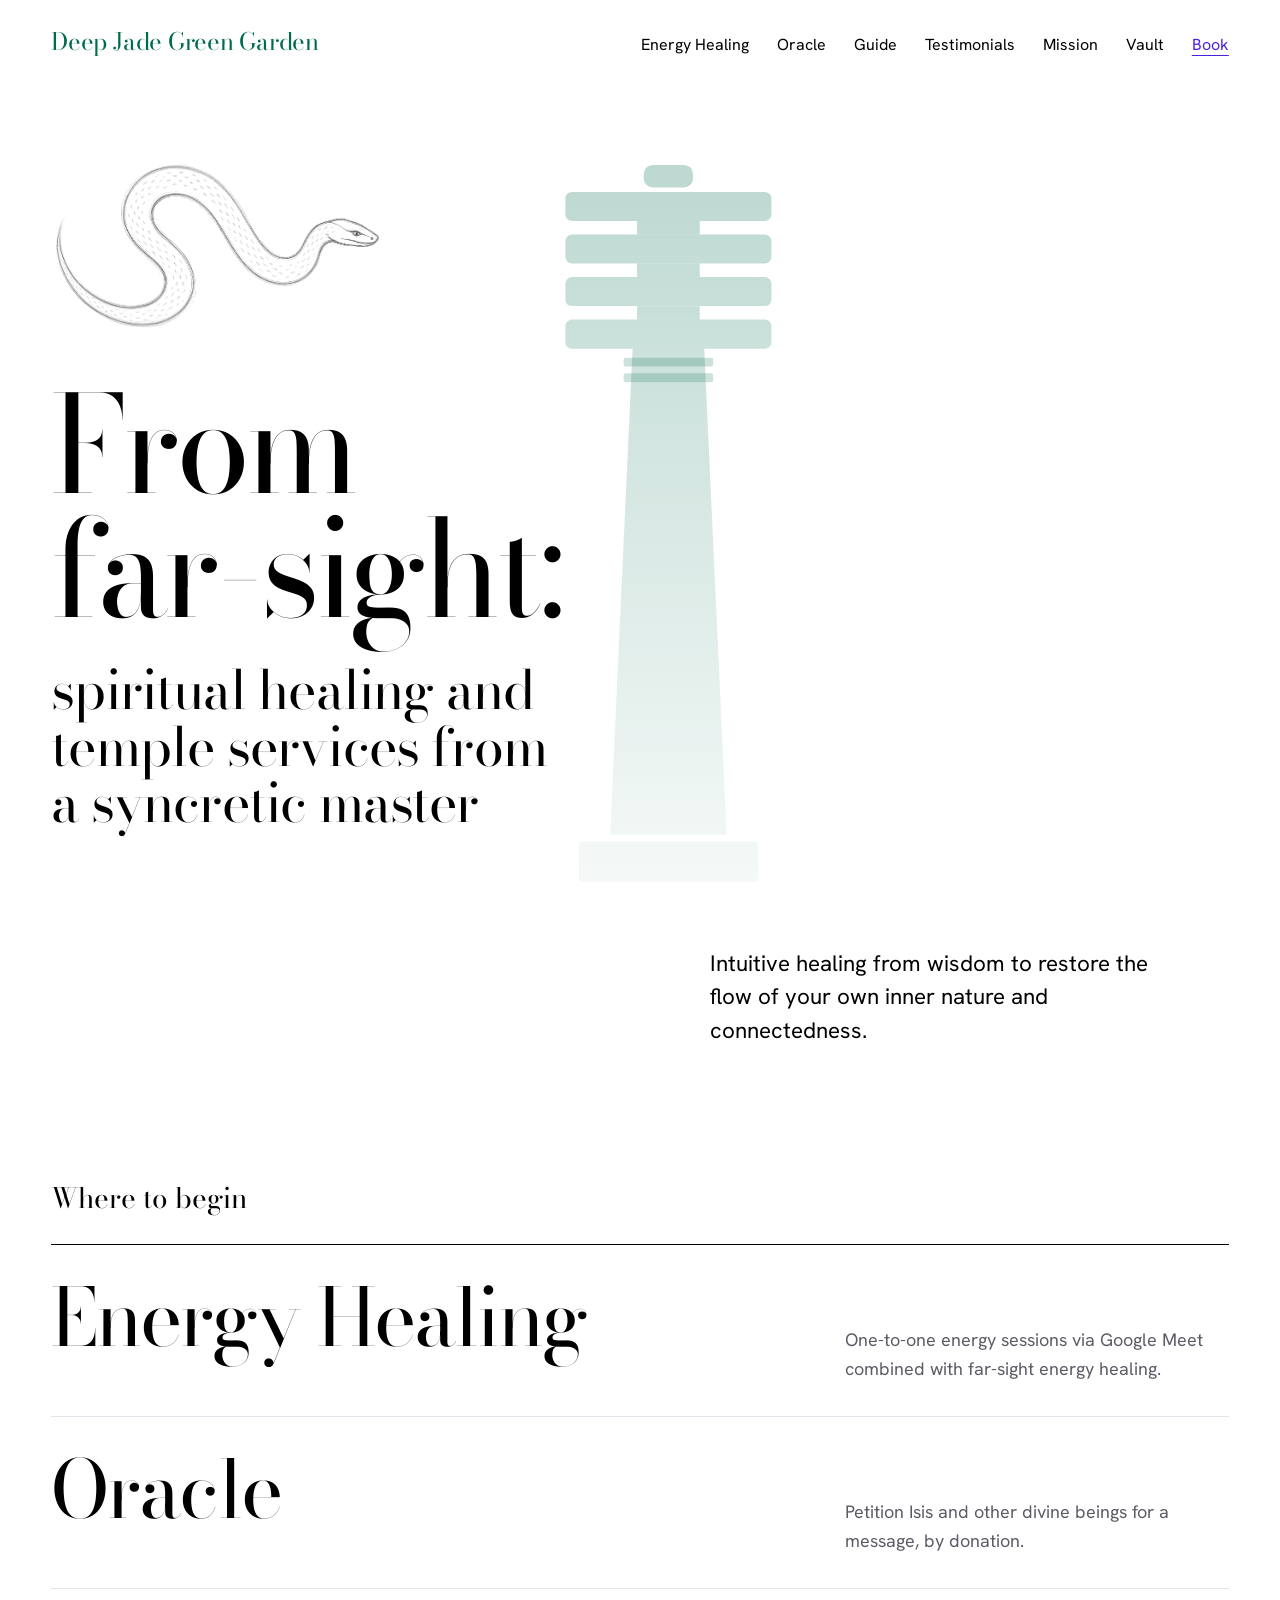
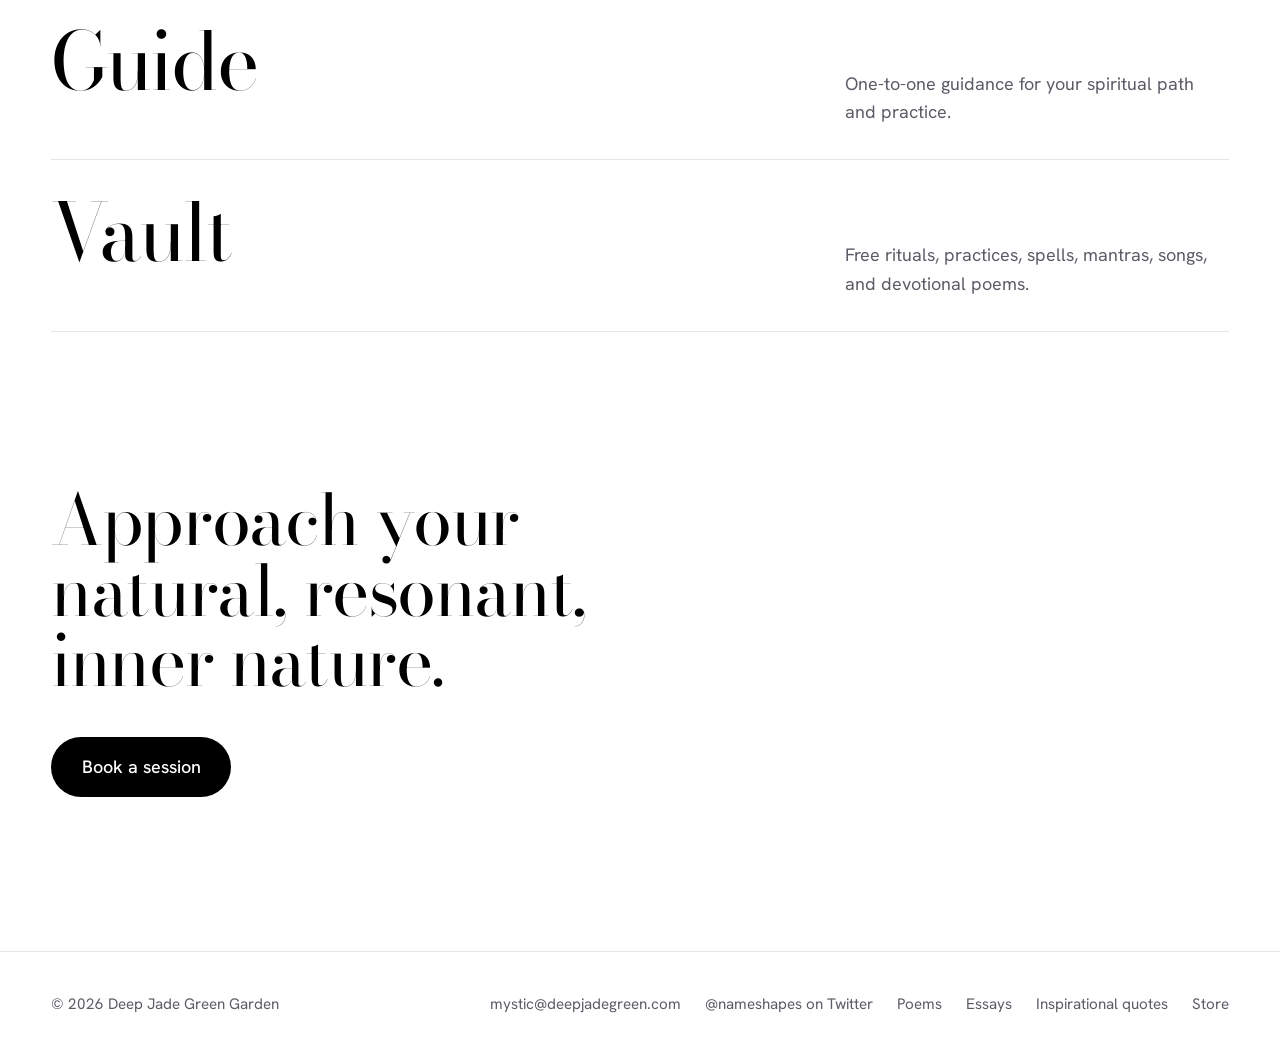
==== commit 2f90ed26: "Add files via upload" ====
--- a/index.html
+++ b/index.html
@@ -78,13 +78,19 @@
         <li>
           <a href="oracle.html">
             <span class="path-name">Oracle</span>
-            <span class="path-note">Petition Isis and other heavenly beings for a message, by donation.</span>
+            <span class="path-note">Petition Isis and other divine beings for a message, by donation.</span>
           </a>
         </li>
         <li>
           <a href="consult.html">
             <span class="path-name">Guide</span>
             <span class="path-note">One-to-one guidance for your spiritual path and practice.</span>
+          </a>
+        </li>
+        <li>
+          <a href="vault.html">
+            <span class="path-name">Vault</span>
+            <span class="path-note">Free rituals, practices, spells, mantras, songs, and devotional poems.</span>
           </a>
         </li>
       </ul>
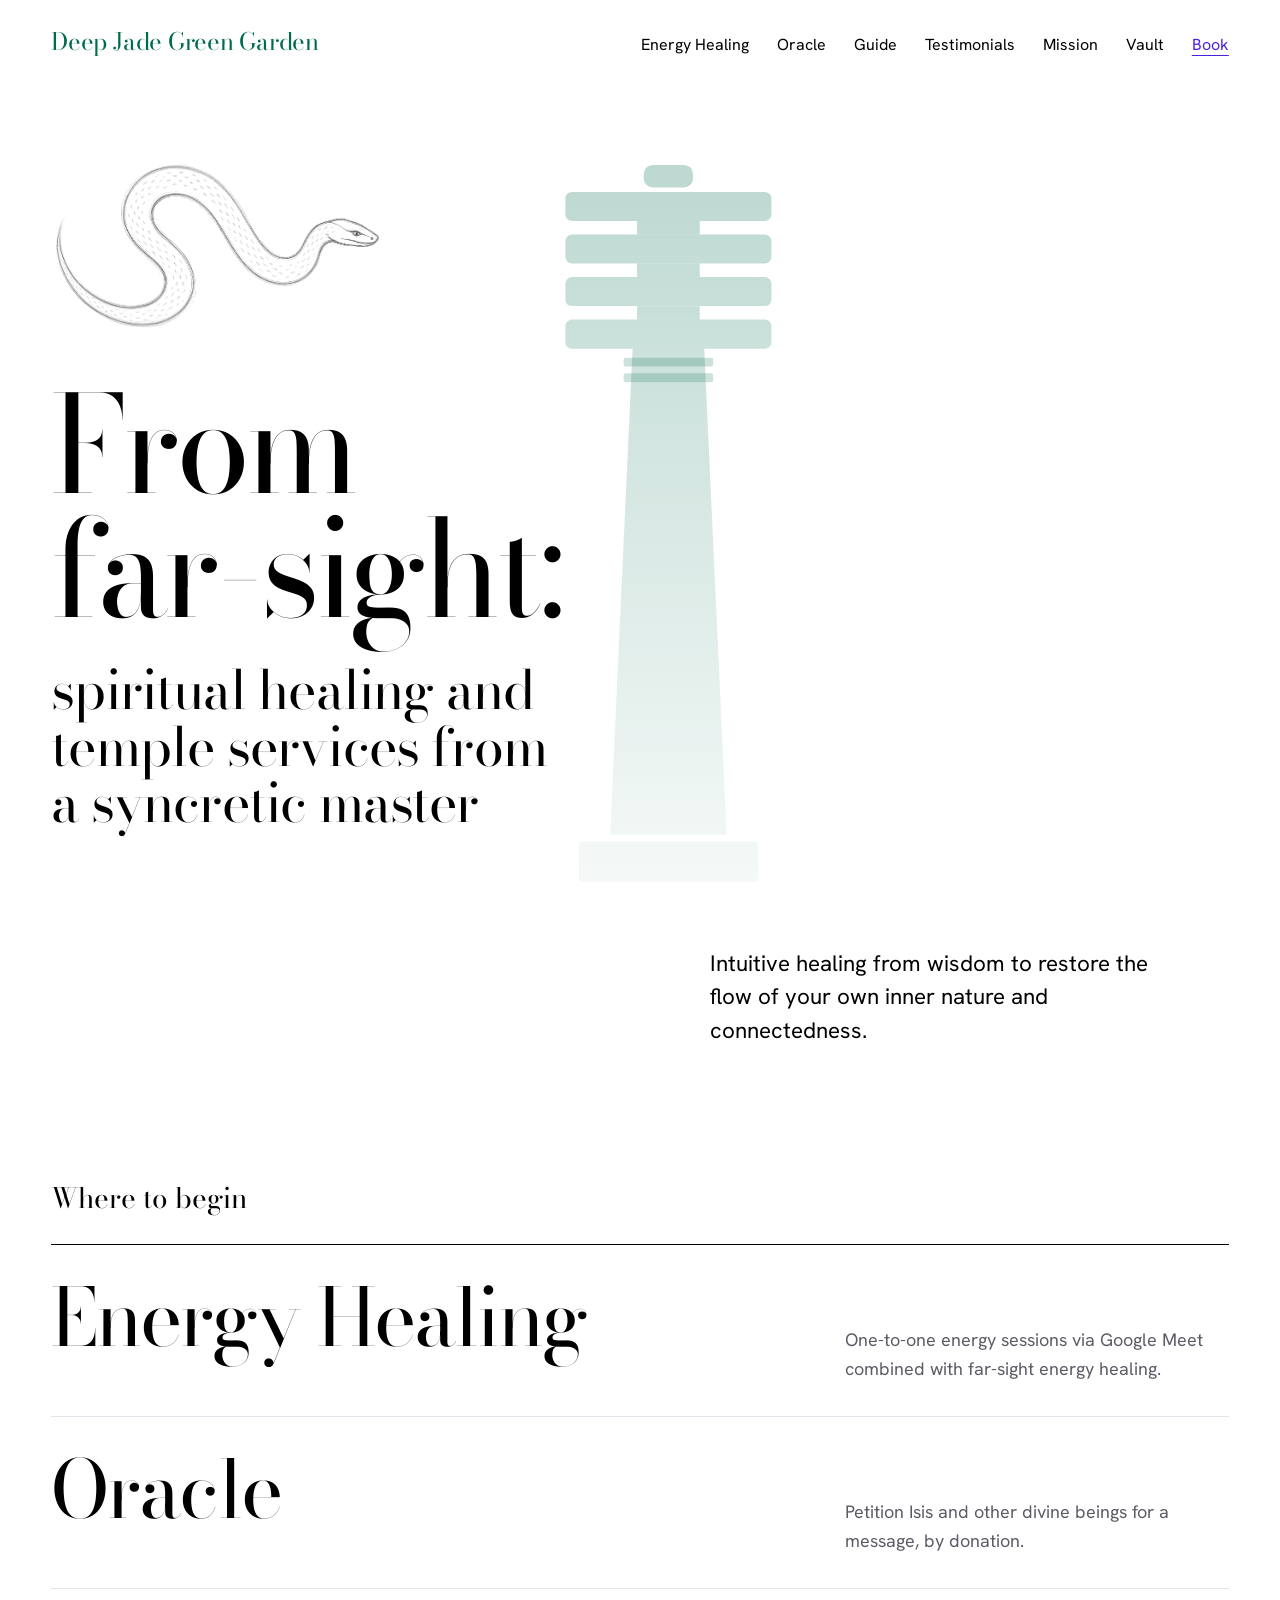
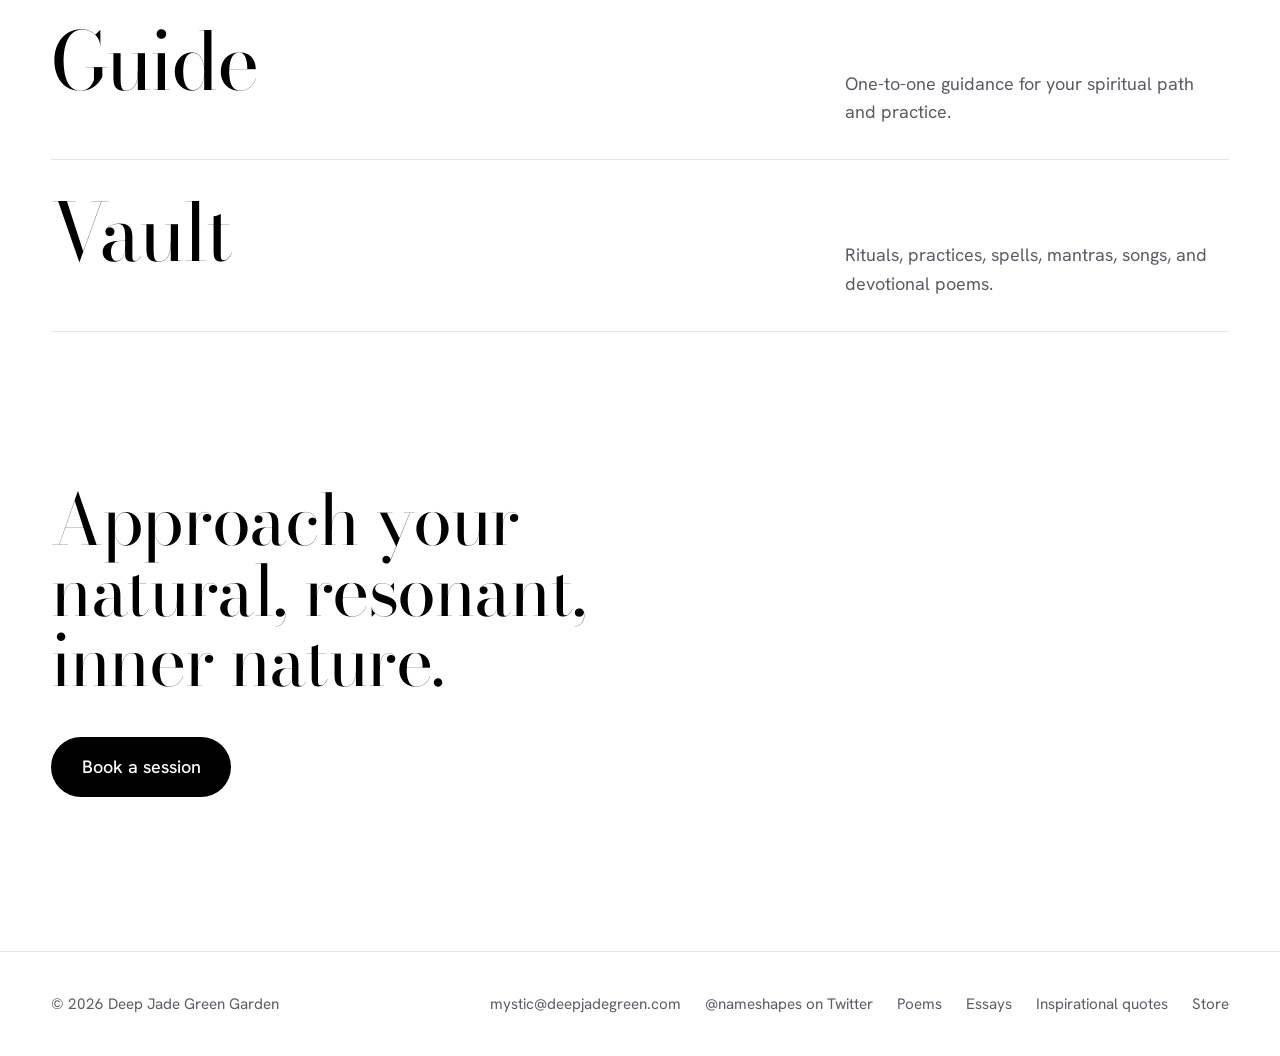
==== commit 032dd78a: "Add files via upload" ====
--- a/index.html
+++ b/index.html
@@ -90,7 +90,7 @@
         <li>
           <a href="vault.html">
             <span class="path-name">Vault</span>
-            <span class="path-note">Free rituals, practices, spells, mantras, songs, and devotional poems.</span>
+            <span class="path-note">Rituals, practices, spells, mantras, songs, and devotional poems.</span>
           </a>
         </li>
       </ul>
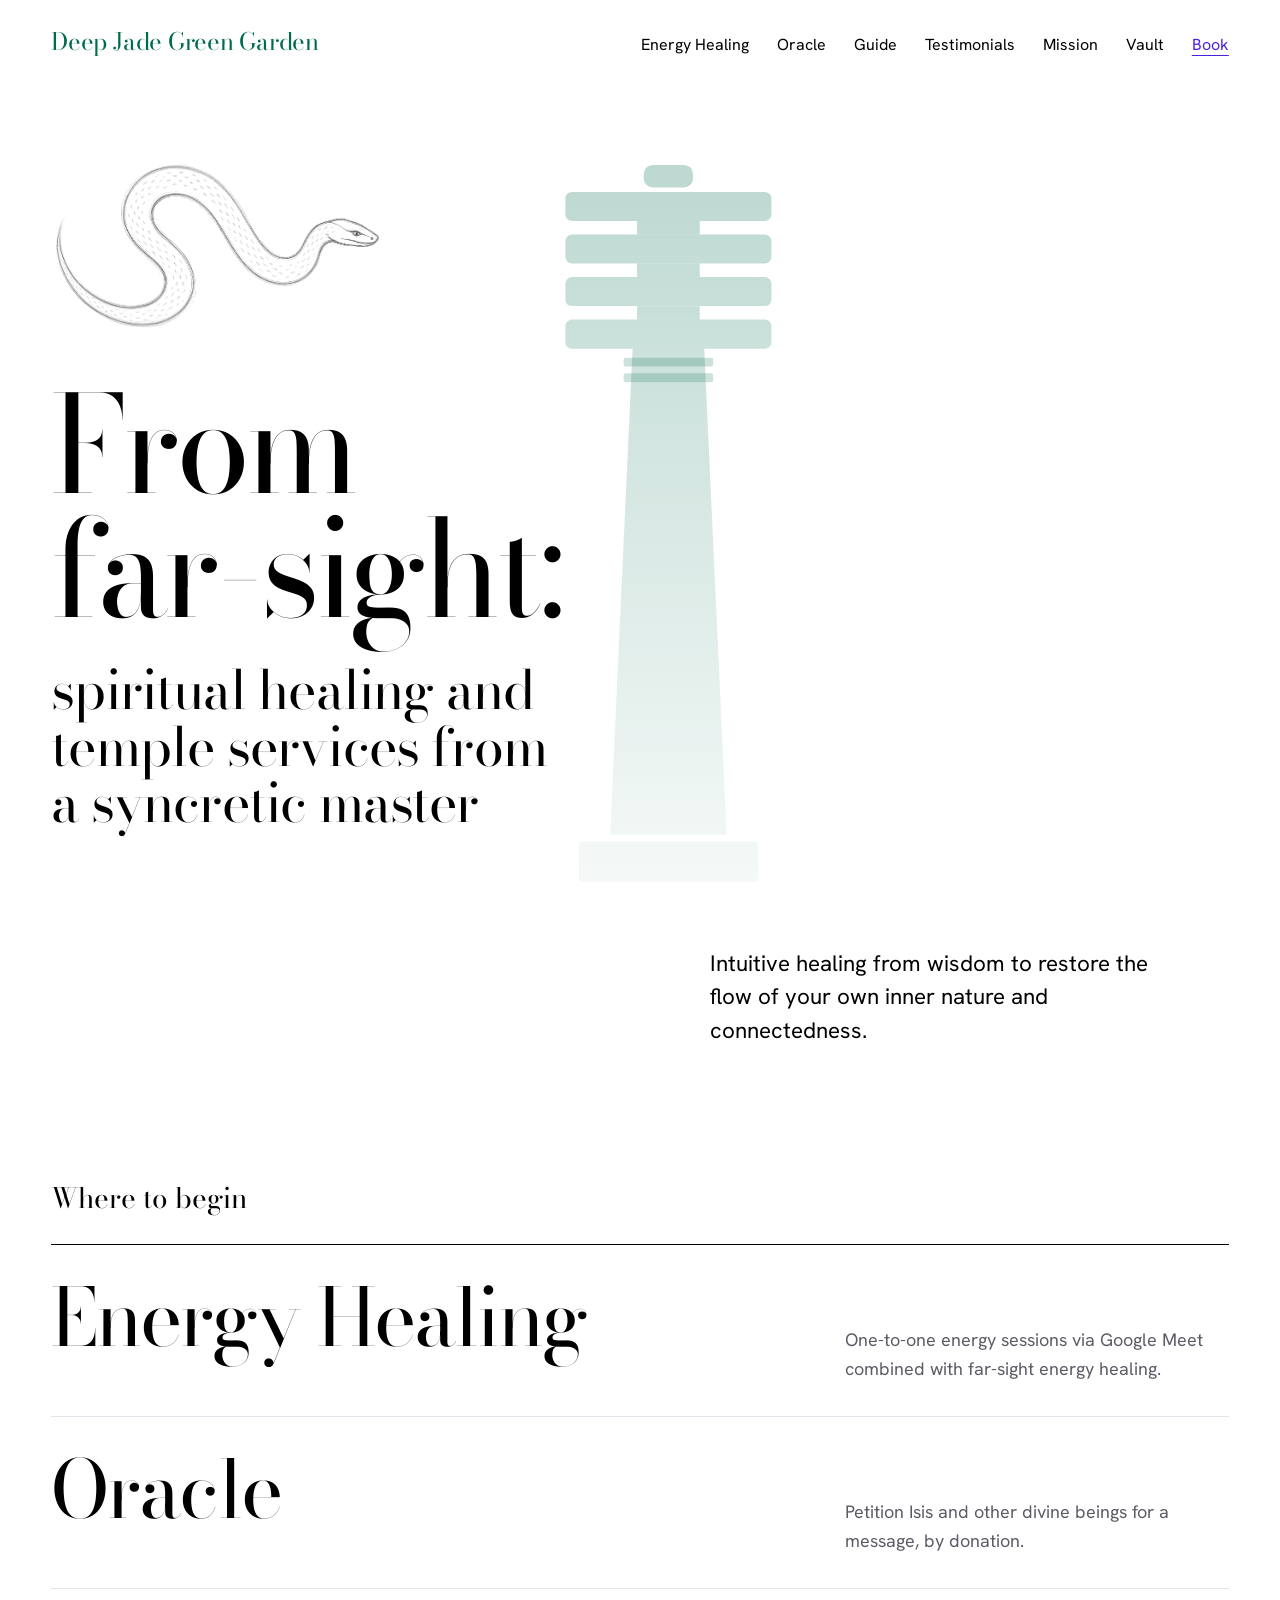
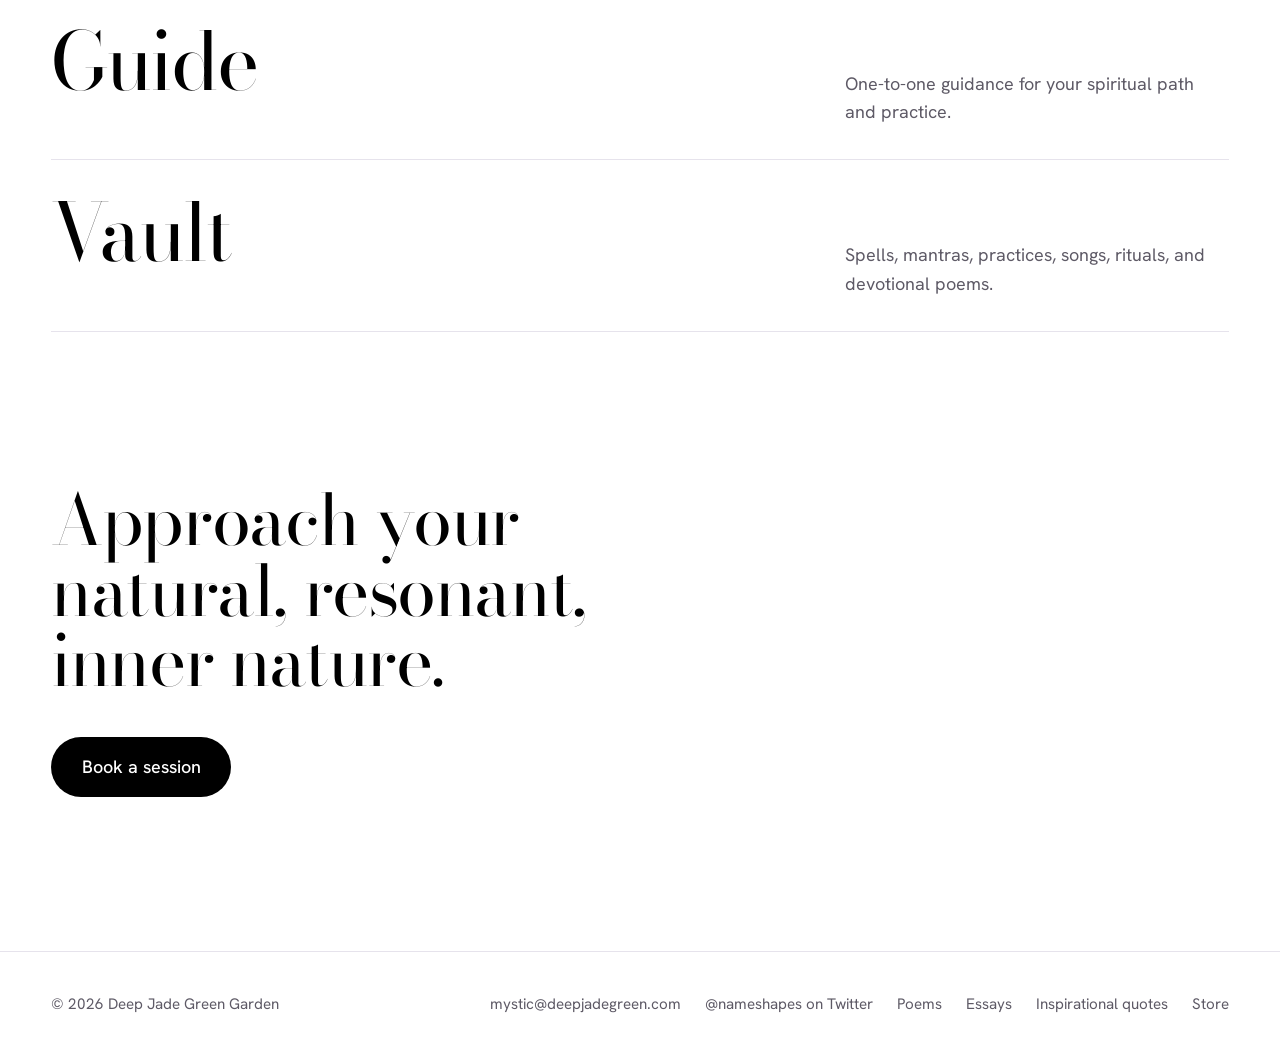
==== commit 1c5e6042: "Add files via upload" ====
--- a/index.html
+++ b/index.html
@@ -90,7 +90,7 @@
         <li>
           <a href="vault.html">
             <span class="path-name">Vault</span>
-            <span class="path-note">Rituals, practices, spells, mantras, songs, and devotional poems.</span>
+            <span class="path-note">Spells, mantras, practices, songs, rituals, and devotional poems.</span>
           </a>
         </li>
       </ul>
--- a/style.css
+++ b/style.css
@@ -549,6 +549,8 @@
 .ritual-body ol { padding-left: 1.25rem; margin: 0; }
 .ritual-body li + li { margin-top: .5rem; }
 .ritual-note { color: var(--muted); }
+.ritual-body .verse-text:first-child { margin-top: .25rem; }
+.ritual-body .practice-note { margin-top: 1.5rem; }
 
 .mantra {
   padding: 1.5rem 0 1.6rem;
@@ -562,6 +564,27 @@
   line-height: 1.25;
   margin: 0;
 }
+
+.mantra .vault-title + .mantra-words { margin-top: .75rem; }
+.song .vault-title + .verse-text { margin-top: 1rem; }
+
+/* Chants written in capitals: upright and calmer in size */
+.mantra-words.chant-caps {
+  font-style: normal;
+  font-size: clamp(1.35rem, 2.2vw, 1.75rem);
+  line-height: 1.6;
+  letter-spacing: .03em;
+}
+
+/* Spell names sit small above the chant, so the chant leads */
+.body .mantra .vault-title {
+  font-family: var(--sans);
+  font-size: 1rem;
+  font-weight: 500;
+  letter-spacing: 0;
+  color: var(--muted);
+}
+.mantra .vault-title + .mantra-words { margin-top: .5rem; }
 
 .mantra-use {
   color: var(--muted);
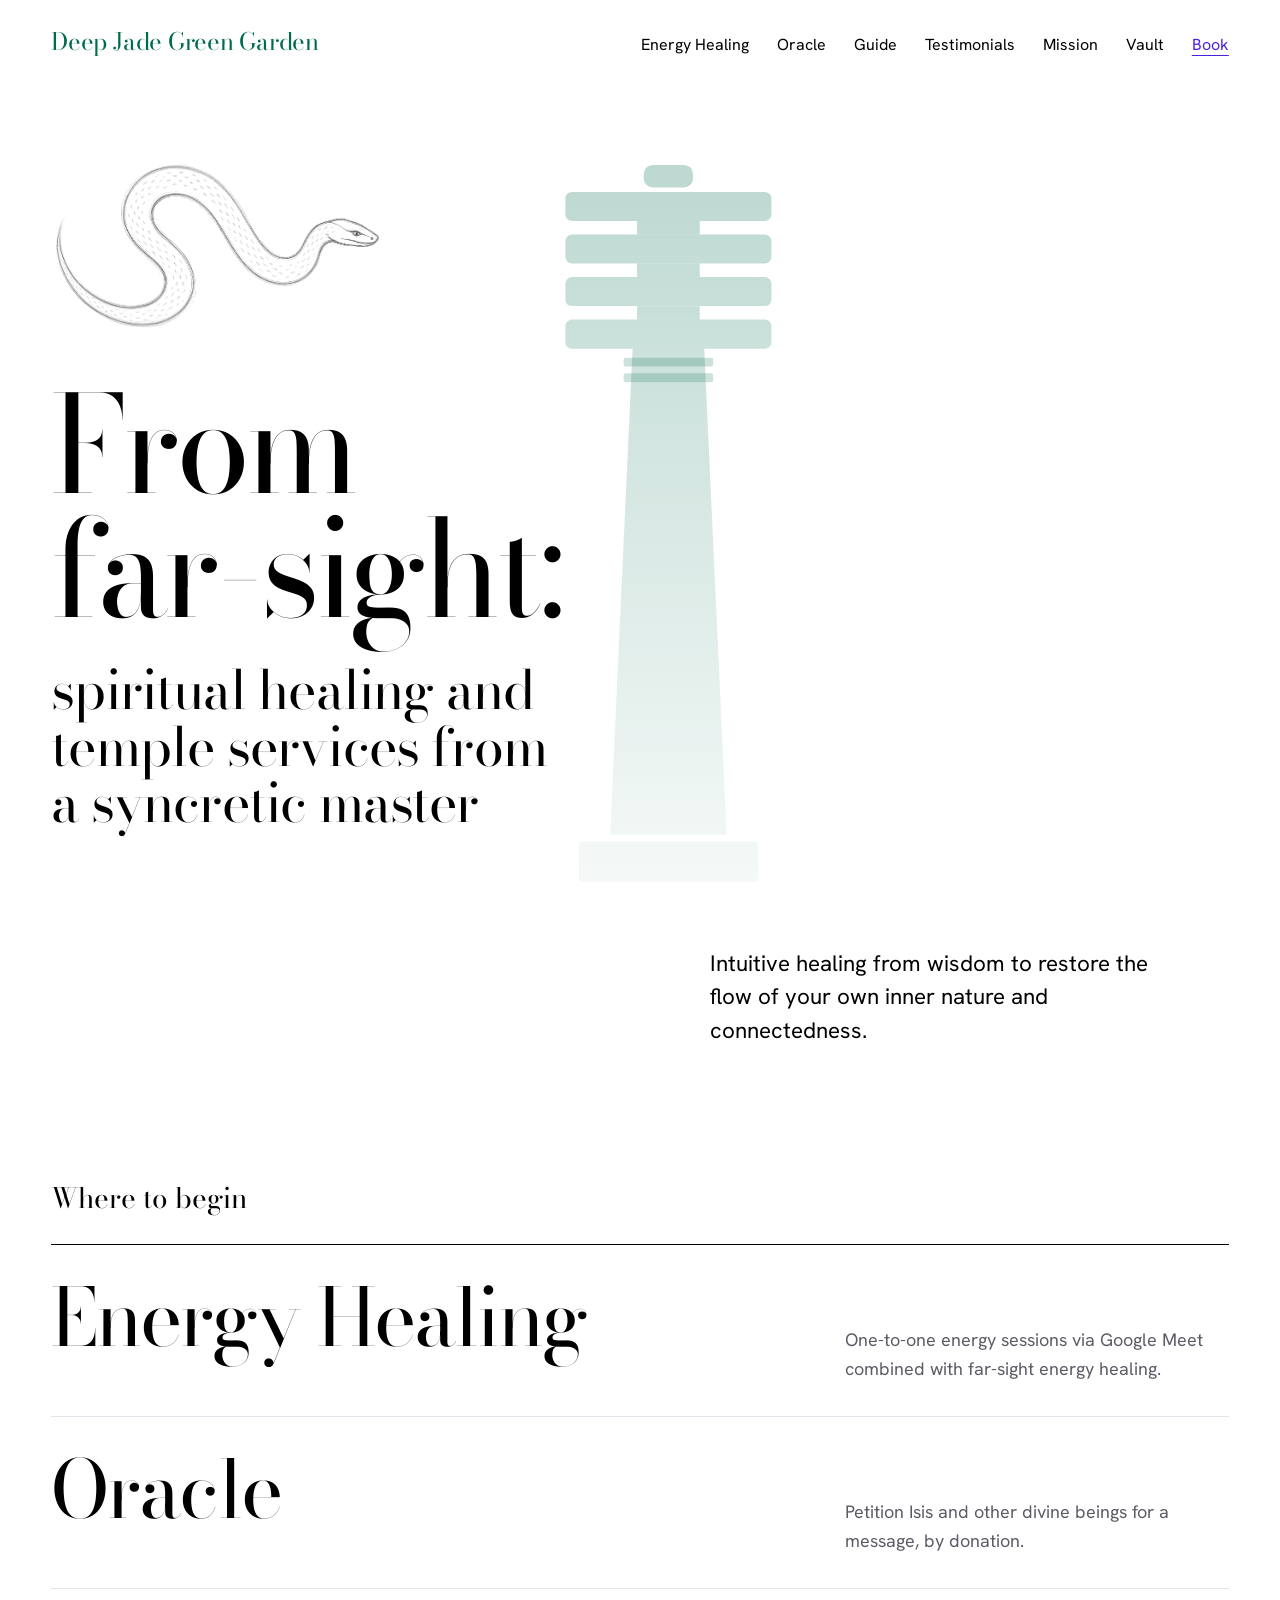
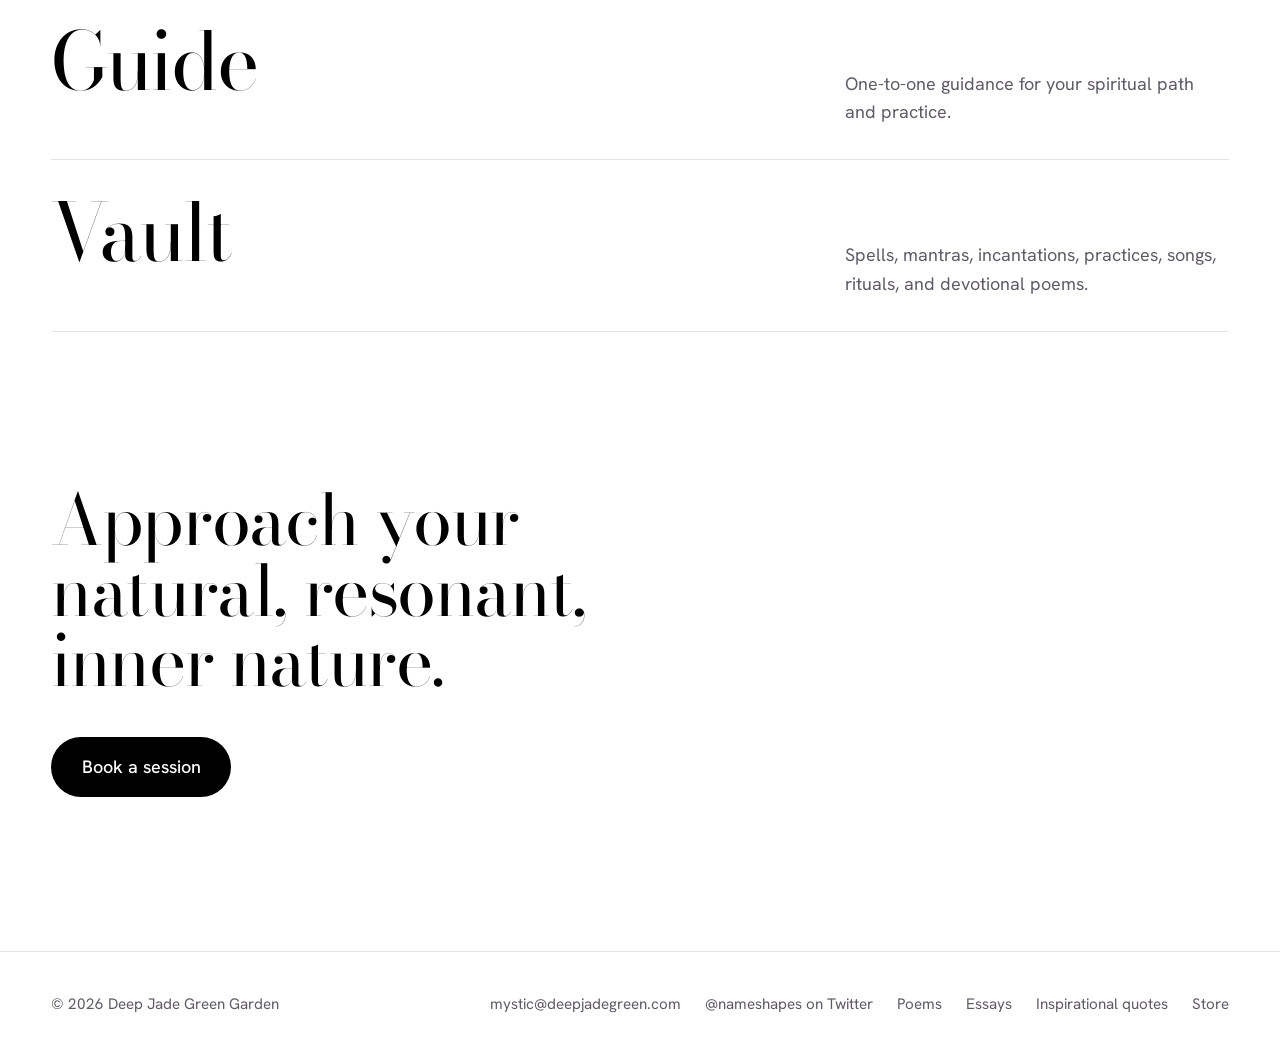
==== commit 3b6d275f: "Add files via upload" ====
--- a/index.html
+++ b/index.html
@@ -90,7 +90,7 @@
         <li>
           <a href="vault.html">
             <span class="path-name">Vault</span>
-            <span class="path-note">Spells, mantras, practices, songs, rituals, and devotional poems.</span>
+            <span class="path-note">Spells, mantras, incantations, practices, songs, rituals, and devotional poems.</span>
           </a>
         </li>
       </ul>
